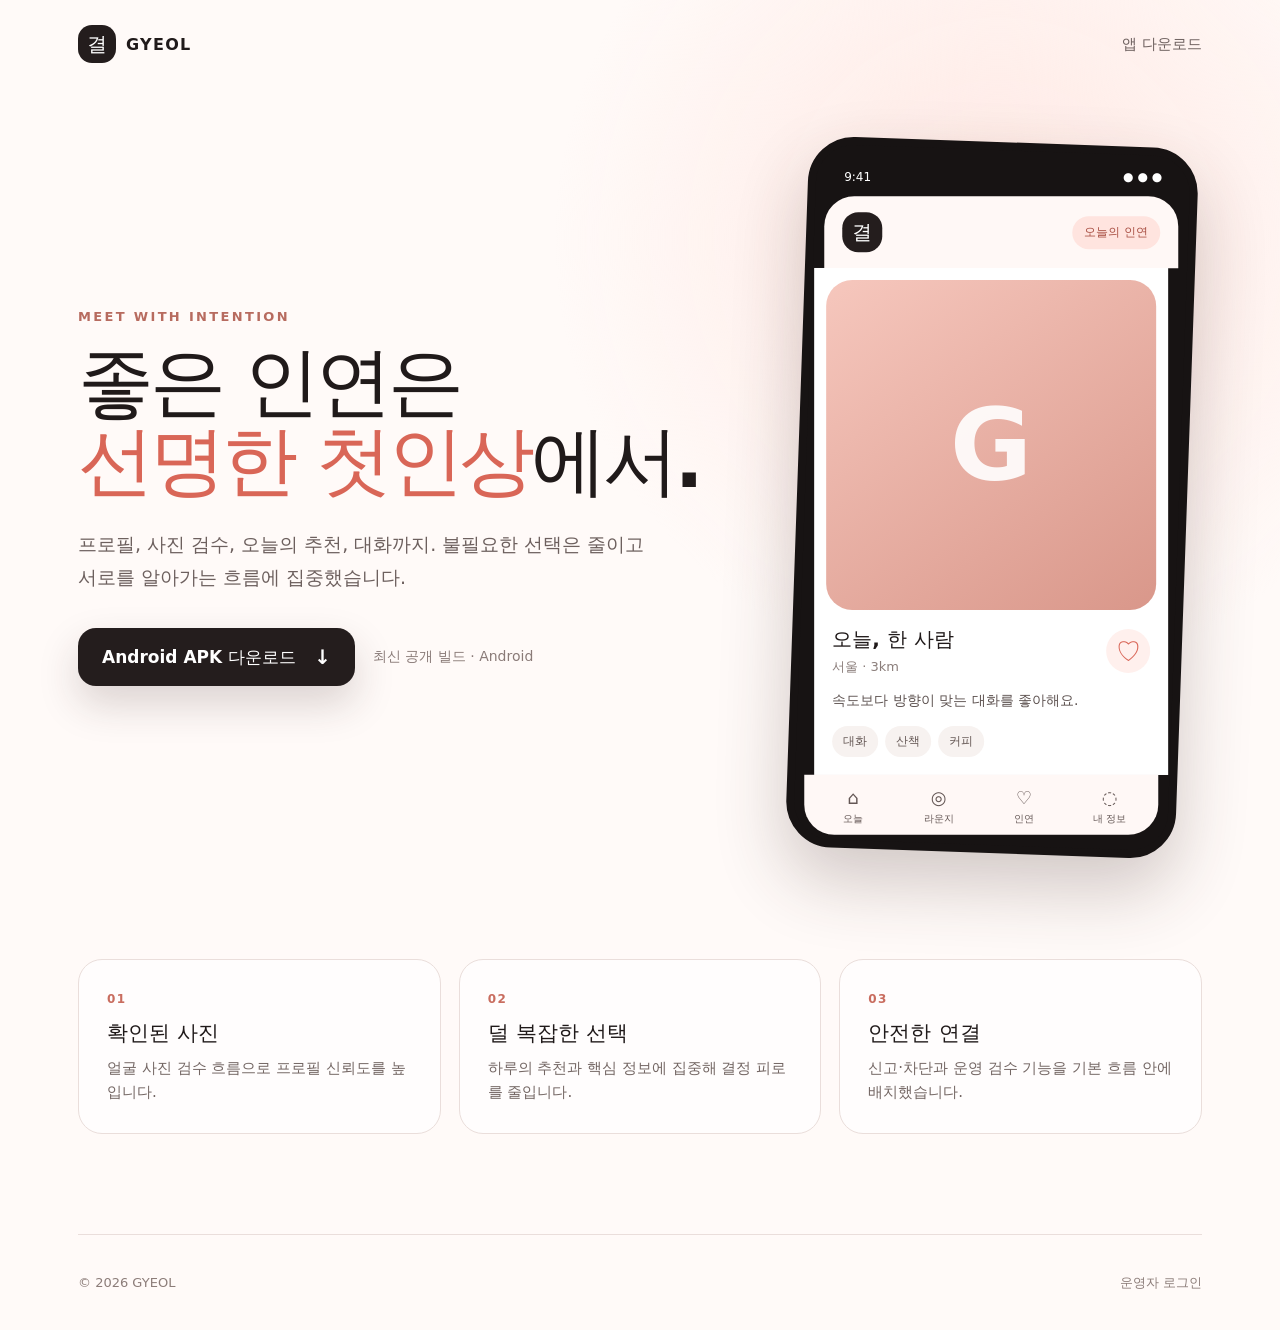
==== index.html @ b342bdf2 "Deploy GYEOL WEB from source 94a5bcad4ed86174691ebb5a9c90a58397387c99" ====
<!doctype html>
<html lang="ko">
<head>
  <meta charset="utf-8" />
  <meta name="viewport" content="width=device-width, initial-scale=1" />
  <meta name="theme-color" content="#fff8f6" />
  <meta name="description" content="결 — 관계의 시작을 가볍고 선명하게." />
  <title>결 · GYEOL</title>
  <link rel="stylesheet" href="./styles.css" />
</head>
<body>
  <main class="page">
    <nav class="nav" aria-label="주요 메뉴">
      <a class="brand" href="./" aria-label="결 홈"><span class="brand-mark">결</span><span>GYEOL</span></a>
      <a class="nav-link" href="#download">앱 다운로드</a>
    </nav>

    <section class="hero">
      <div class="hero-copy">
        <p class="eyebrow">MEET WITH INTENTION</p>
        <h1>좋은 인연은<br /><em>선명한 첫인상</em>에서.</h1>
        <p class="lead">프로필, 사진 검수, 오늘의 추천, 대화까지. 불필요한 선택은 줄이고 서로를 알아가는 흐름에 집중했습니다.</p>
        <div class="actions" id="download">
          <a class="download" href="https://github.com/programmer119/gyeol-apk/releases/latest/download/GYEOL.apk">Android APK 다운로드 <span>↓</span></a>
          <span class="download-note">최신 공개 빌드 · Android</span>
        </div>
      </div>

      <div class="phone" aria-label="결 앱 미리보기">
        <div class="phone-top"><span>9:41</span><span>● ● ●</span></div>
        <div class="app-head"><span class="app-logo">결</span><span class="pill">오늘의 인연</span></div>
        <article class="profile-card">
          <div class="portrait"><span>G</span></div>
          <div class="profile-meta">
            <div><strong>오늘, 한 사람</strong><span>서울 · 3km</span></div>
            <button type="button" aria-label="좋아요">♡</button>
          </div>
          <p>속도보다 방향이 맞는 대화를 좋아해요.</p>
          <div class="tags"><span>대화</span><span>산책</span><span>커피</span></div>
        </article>
        <div class="bottom-nav"><span>⌂<small>오늘</small></span><span>◎<small>라운지</small></span><span>♡<small>인연</small></span><span>◌<small>내 정보</small></span></div>
      </div>
    </section>

    <section class="principles">
      <article><span>01</span><h2>확인된 사진</h2><p>얼굴 사진 검수 흐름으로 프로필 신뢰도를 높입니다.</p></article>
      <article><span>02</span><h2>덜 복잡한 선택</h2><p>하루의 추천과 핵심 정보에 집중해 결정 피로를 줄입니다.</p></article>
      <article><span>03</span><h2>안전한 연결</h2><p>신고·차단과 운영 검수 기능을 기본 흐름 안에 배치했습니다.</p></article>
    </section>

    <footer><span>© 2026 GYEOL</span><a href="./admin/">운영자 로그인</a></footer>
  </main>
  <script src="./app.js"></script>
</body>
</html>
---- styles.css ----
:root{font-family:Inter,Pretendard,"Noto Sans KR",system-ui,-apple-system,BlinkMacSystemFont,"Segoe UI",sans-serif;color:#201a1a;background:#fffaf8;font-synthesis:none}*{box-sizing:border-box}html{scroll-behavior:smooth}body{margin:0;background:radial-gradient(circle at 78% 18%,#ffe8e3 0,rgba(255,232,227,0) 30%),#fffaf8;color:#201a1a}.page{max-width:1180px;margin:0 auto;padding:0 28px}.nav{height:88px;display:flex;align-items:center;justify-content:space-between}.brand{display:flex;align-items:center;gap:10px;text-decoration:none;color:inherit;font-weight:800;letter-spacing:.08em}.brand-mark,.app-logo{width:38px;height:38px;border-radius:14px;background:#241d1d;color:#fff;display:grid;place-items:center;font-size:20px;letter-spacing:0}.nav-link{color:#6f6260;text-decoration:none;font-weight:700;font-size:15px}.hero{min-height:690px;display:grid;grid-template-columns:minmax(0,1.08fr) minmax(340px,.72fr);gap:72px;align-items:center;padding:54px 0 84px}.eyebrow{font-size:13px;letter-spacing:.18em;font-weight:800;color:#b76b5f;margin:0 0 18px}.hero h1{font-size:clamp(46px,6vw,76px);line-height:1.04;letter-spacing:-.055em;margin:0;max-width:720px}.hero h1 em{font-style:normal;color:#d96657}.lead{font-size:19px;line-height:1.75;color:#6d605e;max-width:590px;margin:28px 0 34px}.actions{display:flex;align-items:center;gap:18px;flex-wrap:wrap}.download{display:inline-flex;align-items:center;justify-content:center;gap:18px;min-height:58px;padding:0 24px;border-radius:18px;background:#241d1d;color:white;text-decoration:none;font-size:17px;font-weight:800;box-shadow:0 18px 40px rgba(55,36,33,.18)}.download span{font-size:20px}.download-note{font-size:14px;color:#8a7b78}.phone{width:min(100%,390px);justify-self:center;background:#171313;border:8px solid #171313;border-radius:46px;padding:10px;box-shadow:0 32px 70px rgba(64,41,36,.24);transform:rotate(2deg)}.phone>*{transform:rotate(-2deg)}.phone-top{display:flex;justify-content:space-between;color:#fff;padding:10px 18px 12px;font-size:12px}.app-head{height:72px;background:#fff8f6;border-radius:30px 30px 0 0;padding:16px 18px;display:flex;align-items:center;justify-content:space-between}.app-logo{width:40px;height:40px;border-radius:16px}.pill{background:#ffe4df;color:#a84e42;padding:8px 12px;border-radius:999px;font-size:12px;font-weight:800}.profile-card{background:#fff;margin:0;padding:12px 12px 18px}.portrait{height:330px;border-radius:26px;background:linear-gradient(145deg,#f6c7bd,#d9978a);display:grid;place-items:center;color:rgba(255,255,255,.9);font-size:100px;font-weight:900;overflow:hidden}.profile-meta{display:flex;align-items:center;justify-content:space-between;padding:16px 6px 6px}.profile-meta strong{display:block;font-size:20px}.profile-meta span{display:block;color:#8b7e7b;font-size:13px;margin-top:5px}.profile-meta button{width:44px;height:44px;border:0;border-radius:50%;background:#fff0ed;color:#d96657;font-size:25px}.profile-card p{margin:8px 6px 14px;color:#5e5351;font-size:14px;line-height:1.55}.tags{display:flex;gap:7px;padding:0 6px}.tags span{background:#f7f2f0;border-radius:999px;padding:7px 11px;font-size:12px;color:#655855}.bottom-nav{display:grid;grid-template-columns:repeat(4,1fr);background:#fff8f6;border-radius:0 0 30px 30px;padding:12px 6px 9px;color:#645755}.bottom-nav span{text-align:center;font-size:18px}.bottom-nav small{display:block;font-size:10px;margin-top:4px}.principles{display:grid;grid-template-columns:repeat(3,1fr);gap:18px;padding:22px 0 100px}.principles article{padding:28px;border:1px solid #eadedb;border-radius:24px;background:rgba(255,255,255,.72)}.principles article>span{color:#c96d5f;font-size:12px;font-weight:900;letter-spacing:.12em}.principles h2{font-size:21px;margin:12px 0 9px}.principles p{margin:0;color:#746764;line-height:1.65;font-size:15px}footer{border-top:1px solid #eadedb;min-height:96px;display:flex;align-items:center;justify-content:space-between;color:#8c7d79;font-size:13px}footer a{color:#8c7d79;text-decoration:none}@media(max-width:850px){.hero{grid-template-columns:1fr;gap:48px;padding-top:40px}.phone{max-width:360px}.principles{grid-template-columns:1fr}.hero-copy{text-align:left}}@media(max-width:520px){.page{padding:0 18px}.nav{height:74px}.hero{padding-top:26px;min-height:0}.hero h1{font-size:44px}.lead{font-size:17px}.download{width:100%}.phone{width:100%;border-radius:38px}.portrait{height:290px}}
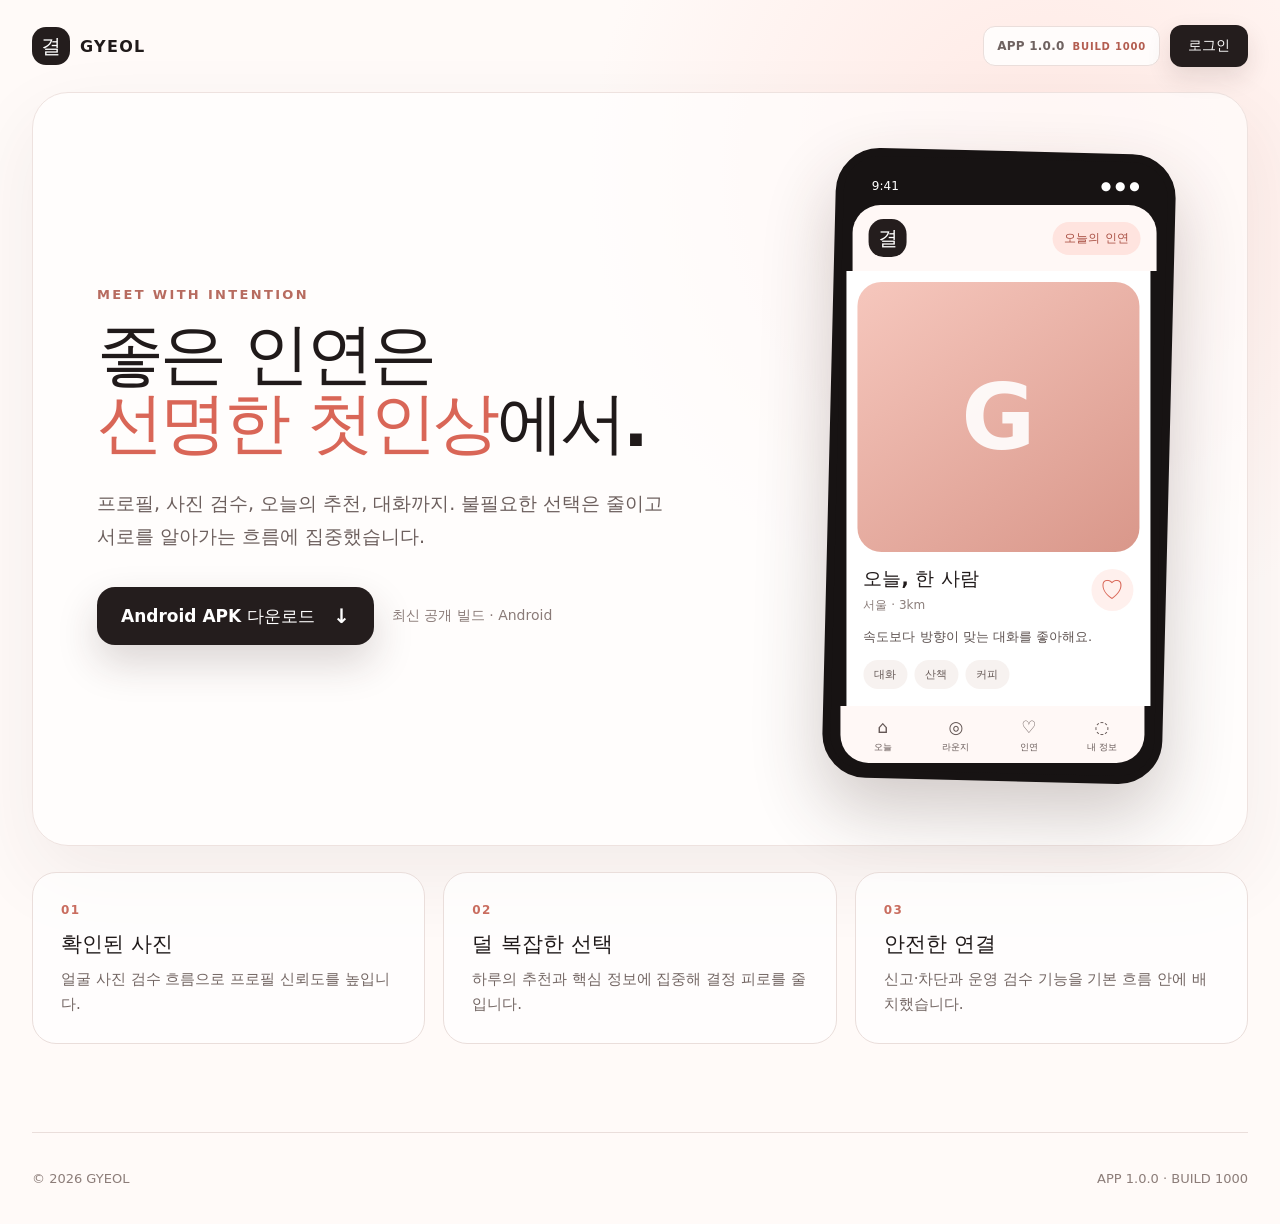
==== commit 9e7b36a3: "Deploy GYEOL WEB 1.0.24" ====
--- a/index.html
+++ b/index.html
@@ -11,14 +11,17 @@
 <body>
   <main class="page">
     <nav class="nav" aria-label="주요 메뉴">
-      <a class="brand" href="./" aria-label="결 홈"><span class="brand-mark">결</span><span>GYEOL</span></a>
-      <a class="nav-link" href="#download">앱 다운로드</a>
+      <a class="brand" href="./" aria-label="결 홈"><span class="brand-mark">결</span><span class="brand-name">GYEOL</span></a>
+      <div class="nav-actions">
+        <span class="build-badge" aria-label="앱 빌드 버전"><span>APP 1.0.0</span><b>BUILD 1000</b></span>
+        <button class="login-trigger" id="loginTrigger" type="button" aria-haspopup="dialog" aria-controls="loginDialog">로그인</button>
+      </div>
     </nav>
 
-    <section class="hero">
+    <section class="hero" aria-labelledby="heroTitle">
       <div class="hero-copy">
         <p class="eyebrow">MEET WITH INTENTION</p>
-        <h1>좋은 인연은<br /><em>선명한 첫인상</em>에서.</h1>
+        <h1 id="heroTitle">좋은 인연은<br /><em>선명한 첫인상</em>에서.</h1>
         <p class="lead">프로필, 사진 검수, 오늘의 추천, 대화까지. 불필요한 선택은 줄이고 서로를 알아가는 흐름에 집중했습니다.</p>
         <div class="actions" id="download">
           <a class="download" href="https://github.com/programmer119/gyeol-apk/releases/latest/download/GYEOL.apk">Android APK 다운로드 <span>↓</span></a>
@@ -26,30 +29,55 @@
         </div>
       </div>
 
-      <div class="phone" aria-label="결 앱 미리보기">
-        <div class="phone-top"><span>9:41</span><span>● ● ●</span></div>
-        <div class="app-head"><span class="app-logo">결</span><span class="pill">오늘의 인연</span></div>
-        <article class="profile-card">
-          <div class="portrait"><span>G</span></div>
-          <div class="profile-meta">
-            <div><strong>오늘, 한 사람</strong><span>서울 · 3km</span></div>
-            <button type="button" aria-label="좋아요">♡</button>
-          </div>
-          <p>속도보다 방향이 맞는 대화를 좋아해요.</p>
-          <div class="tags"><span>대화</span><span>산책</span><span>커피</span></div>
-        </article>
-        <div class="bottom-nav"><span>⌂<small>오늘</small></span><span>◎<small>라운지</small></span><span>♡<small>인연</small></span><span>◌<small>내 정보</small></span></div>
+      <div class="preview-column">
+        <div class="phone" aria-label="결 앱 미리보기">
+          <div class="phone-top"><span>9:41</span><span>● ● ●</span></div>
+          <div class="app-head"><span class="app-logo">결</span><span class="pill">오늘의 인연</span></div>
+          <article class="profile-card">
+            <div class="portrait"><span>G</span></div>
+            <div class="profile-meta">
+              <div><strong>오늘, 한 사람</strong><span>서울 · 3km</span></div>
+              <button type="button" aria-label="좋아요">♡</button>
+            </div>
+            <p>속도보다 방향이 맞는 대화를 좋아해요.</p>
+            <div class="tags"><span>대화</span><span>산책</span><span>커피</span></div>
+          </article>
+          <div class="bottom-nav"><span>⌂<small>오늘</small></span><span>◎<small>라운지</small></span><span>♡<small>인연</small></span><span>◌<small>내 정보</small></span></div>
+        </div>
       </div>
     </section>
 
-    <section class="principles">
+    <section class="principles" aria-label="결 서비스 원칙">
       <article><span>01</span><h2>확인된 사진</h2><p>얼굴 사진 검수 흐름으로 프로필 신뢰도를 높입니다.</p></article>
       <article><span>02</span><h2>덜 복잡한 선택</h2><p>하루의 추천과 핵심 정보에 집중해 결정 피로를 줄입니다.</p></article>
       <article><span>03</span><h2>안전한 연결</h2><p>신고·차단과 운영 검수 기능을 기본 흐름 안에 배치했습니다.</p></article>
     </section>
 
-    <footer><span>© 2026 GYEOL</span><a href="./admin/">운영자 로그인</a></footer>
+    <footer><span>© 2026 GYEOL</span><span>APP 1.0.0 · BUILD 1000</span></footer>
   </main>
+
+  <div class="login-dialog-backdrop" id="loginDialog" hidden>
+    <section class="login-dialog" role="dialog" aria-modal="true" aria-labelledby="loginDialogTitle">
+      <button class="dialog-close" id="loginClose" type="button" aria-label="로그인 창 닫기">×</button>
+      <p class="dialog-eyebrow">CLIENT REVIEW ACCESS</p>
+      <h2 id="loginDialogTitle">어떤 화면을 확인할까요?</h2>
+      <p class="dialog-copy">관리자와 일반 사용자 화면을 계정 유형에 맞게 바로 확인할 수 있습니다.</p>
+      <div class="login-type-grid">
+        <a class="login-type-card admin" href="./admin/">
+          <span class="type-icon">⌘</span>
+          <span><strong>관리자</strong><small>회원·사진·신고·라운지·고객지원·감사로그</small></span>
+          <b>운영 콘솔 →</b>
+        </a>
+        <a class="login-type-card user" href="./app/">
+          <span class="type-icon">♡</span>
+          <span><strong>일반 사용자</strong><small>실제 USER 검수 계정으로 오늘·라운지·신청·대화·내 정보 확인</small></span>
+          <b>사용자 앱 열기 →</b>
+        </a>
+      </div>
+      <div class="review-note"><strong>클라이언트 검수</strong><span>일반 사용자는 실제 USER 계정으로 로그인됩니다. 관리자 검수 링크를 받은 경우 링크를 그대로 열면 접근 키가 자동 입력됩니다. 관리자 키는 공개 웹 소스에 저장하지 않습니다.</span></div>
+    </section>
+  </div>
+
   <script src="./app.js"></script>
 </body>
 </html>
--- a/styles.css
+++ b/styles.css
@@ -1 +1,4 @@
-:root{font-family:Inter,Pretendard,"Noto Sans KR",system-ui,-apple-system,BlinkMacSystemFont,"Segoe UI",sans-serif;color:#201a1a;background:#fffaf8;font-synthesis:none}*{box-sizing:border-box}html{scroll-behavior:smooth}body{margin:0;background:radial-gradient(circle at 78% 18%,#ffe8e3 0,rgba(255,232,227,0) 30%),#fffaf8;color:#201a1a}.page{max-width:1180px;margin:0 auto;padding:0 28px}.nav{height:88px;display:flex;align-items:center;justify-content:space-between}.brand{display:flex;align-items:center;gap:10px;text-decoration:none;color:inherit;font-weight:800;letter-spacing:.08em}.brand-mark,.app-logo{width:38px;height:38px;border-radius:14px;background:#241d1d;color:#fff;display:grid;place-items:center;font-size:20px;letter-spacing:0}.nav-link{color:#6f6260;text-decoration:none;font-weight:700;font-size:15px}.hero{min-height:690px;display:grid;grid-template-columns:minmax(0,1.08fr) minmax(340px,.72fr);gap:72px;align-items:center;padding:54px 0 84px}.eyebrow{font-size:13px;letter-spacing:.18em;font-weight:800;color:#b76b5f;margin:0 0 18px}.hero h1{font-size:clamp(46px,6vw,76px);line-height:1.04;letter-spacing:-.055em;margin:0;max-width:720px}.hero h1 em{font-style:normal;color:#d96657}.lead{font-size:19px;line-height:1.75;color:#6d605e;max-width:590px;margin:28px 0 34px}.actions{display:flex;align-items:center;gap:18px;flex-wrap:wrap}.download{display:inline-flex;align-items:center;justify-content:center;gap:18px;min-height:58px;padding:0 24px;border-radius:18px;background:#241d1d;color:white;text-decoration:none;font-size:17px;font-weight:800;box-shadow:0 18px 40px rgba(55,36,33,.18)}.download span{font-size:20px}.download-note{font-size:14px;color:#8a7b78}.phone{width:min(100%,390px);justify-self:center;background:#171313;border:8px solid #171313;border-radius:46px;padding:10px;box-shadow:0 32px 70px rgba(64,41,36,.24);transform:rotate(2deg)}.phone>*{transform:rotate(-2deg)}.phone-top{display:flex;justify-content:space-between;color:#fff;padding:10px 18px 12px;font-size:12px}.app-head{height:72px;background:#fff8f6;border-radius:30px 30px 0 0;padding:16px 18px;display:flex;align-items:center;justify-content:space-between}.app-logo{width:40px;height:40px;border-radius:16px}.pill{background:#ffe4df;color:#a84e42;padding:8px 12px;border-radius:999px;font-size:12px;font-weight:800}.profile-card{background:#fff;margin:0;padding:12px 12px 18px}.portrait{height:330px;border-radius:26px;background:linear-gradient(145deg,#f6c7bd,#d9978a);display:grid;place-items:center;color:rgba(255,255,255,.9);font-size:100px;font-weight:900;overflow:hidden}.profile-meta{display:flex;align-items:center;justify-content:space-between;padding:16px 6px 6px}.profile-meta strong{display:block;font-size:20px}.profile-meta span{display:block;color:#8b7e7b;font-size:13px;margin-top:5px}.profile-meta button{width:44px;height:44px;border:0;border-radius:50%;background:#fff0ed;color:#d96657;font-size:25px}.profile-card p{margin:8px 6px 14px;color:#5e5351;font-size:14px;line-height:1.55}.tags{display:flex;gap:7px;padding:0 6px}.tags span{background:#f7f2f0;border-radius:999px;padding:7px 11px;font-size:12px;color:#655855}.bottom-nav{display:grid;grid-template-columns:repeat(4,1fr);background:#fff8f6;border-radius:0 0 30px 30px;padding:12px 6px 9px;color:#645755}.bottom-nav span{text-align:center;font-size:18px}.bottom-nav small{display:block;font-size:10px;margin-top:4px}.principles{display:grid;grid-template-columns:repeat(3,1fr);gap:18px;padding:22px 0 100px}.principles article{padding:28px;border:1px solid #eadedb;border-radius:24px;background:rgba(255,255,255,.72)}.principles article>span{color:#c96d5f;font-size:12px;font-weight:900;letter-spacing:.12em}.principles h2{font-size:21px;margin:12px 0 9px}.principles p{margin:0;color:#746764;line-height:1.65;font-size:15px}footer{border-top:1px solid #eadedb;min-height:96px;display:flex;align-items:center;justify-content:space-between;color:#8c7d79;font-size:13px}footer a{color:#8c7d79;text-decoration:none}@media(max-width:850px){.hero{grid-template-columns:1fr;gap:48px;padding-top:40px}.phone{max-width:360px}.principles{grid-template-columns:1fr}.hero-copy{text-align:left}}@media(max-width:520px){.page{padding:0 18px}.nav{height:74px}.hero{padding-top:26px;min-height:0}.hero h1{font-size:44px}.lead{font-size:17px}.download{width:100%}.phone{width:100%;border-radius:38px}.portrait{height:290px}}
+:root{font-family:Inter,Pretendard,"Noto Sans KR",system-ui,-apple-system,BlinkMacSystemFont,"Segoe UI",sans-serif;color:#201a1a;background:#fffaf8;font-synthesis:none}*{box-sizing:border-box}html{scroll-behavior:smooth}body{margin:0;background:radial-gradient(circle at 82% 14%,#ffe8e3 0,rgba(255,232,227,0) 31%),#fffaf8;color:#201a1a}.page{width:min(1240px,calc(100% - 64px));margin:0 auto}.nav{height:92px;display:flex;align-items:center;justify-content:space-between;gap:24px}.brand{display:flex;align-items:center;gap:10px;text-decoration:none;color:inherit;font-weight:800;letter-spacing:.08em}.brand-mark,.app-logo{width:38px;height:38px;border-radius:14px;background:#241d1d;color:#fff;display:grid;place-items:center;font-size:20px;letter-spacing:0}.nav-actions{display:flex;align-items:center;gap:10px;flex:0 0 auto}.build-badge{display:inline-flex;align-items:center;gap:8px;min-height:40px;padding:0 13px;border:1px solid #eadedb;border-radius:12px;background:rgba(255,255,255,.84);font-size:12px;font-weight:800;letter-spacing:.02em;color:#6f6260;white-space:nowrap}.build-badge b{font-size:10px;color:#b35d50;letter-spacing:.08em}.login-trigger{min-height:42px;padding:0 18px;border:0;border-radius:12px;background:#241d1d;color:#fff;font-weight:800;font-size:14px;box-shadow:0 10px 24px rgba(55,36,33,.12);cursor:pointer}.hero{min-height:650px;display:grid;grid-template-columns:minmax(0,1.28fr) minmax(320px,.72fr);gap:64px;align-items:center;padding:58px 64px 64px;border:1px solid #eee2df;border-radius:36px;background:rgba(255,255,255,.62);box-shadow:0 30px 80px rgba(76,46,41,.07)}.hero-copy{min-width:0}.eyebrow{font-size:13px;letter-spacing:.18em;font-weight:800;color:#b76b5f;margin:0 0 18px}.hero h1{font-size:clamp(48px,5.2vw,72px);line-height:1.04;letter-spacing:-.055em;margin:0;max-width:720px}.hero h1 em{font-style:normal;color:#d96657}.lead{font-size:19px;line-height:1.75;color:#6d605e;max-width:590px;margin:28px 0 34px}.actions{display:flex;align-items:center;gap:18px;flex-wrap:wrap}.download{display:inline-flex;align-items:center;justify-content:center;gap:18px;min-height:58px;padding:0 24px;border-radius:18px;background:#241d1d;color:#fff;text-decoration:none;font-size:17px;font-weight:800;box-shadow:0 18px 40px rgba(55,36,33,.18)}.download span{font-size:20px}.download-note{font-size:14px;color:#8a7b78}.preview-column{display:grid;place-items:center;min-width:0}.phone{width:min(100%,340px);background:#171313;border:8px solid #171313;border-radius:44px;padding:10px;box-shadow:0 32px 70px rgba(64,41,36,.24);transform:rotate(1.4deg)}.phone>*{transform:rotate(-1.4deg)}.phone-top{display:flex;justify-content:space-between;color:#fff;padding:10px 18px 12px;font-size:12px}.app-head{height:66px;background:#fff8f6;border-radius:28px 28px 0 0;padding:14px 16px;display:flex;align-items:center;justify-content:space-between}.app-logo{width:38px;height:38px;border-radius:15px}.pill{background:#ffe4df;color:#a84e42;padding:8px 12px;border-radius:999px;font-size:12px;font-weight:800}.profile-card{background:#fff;margin:0;padding:11px 11px 17px}.portrait{height:270px;border-radius:24px;background:linear-gradient(145deg,#f6c7bd,#d9978a);display:grid;place-items:center;color:rgba(255,255,255,.9);font-size:90px;font-weight:900;overflow:hidden}.profile-meta{display:flex;align-items:center;justify-content:space-between;padding:14px 6px 5px}.profile-meta strong{display:block;font-size:19px}.profile-meta span{display:block;color:#8b7e7b;font-size:12px;margin-top:5px}.profile-meta button{width:42px;height:42px;border:0;border-radius:50%;background:#fff0ed;color:#d96657;font-size:24px}.profile-card p{margin:8px 6px 13px;color:#5e5351;font-size:13px;line-height:1.55}.tags{display:flex;gap:7px;padding:0 6px}.tags span{background:#f7f2f0;border-radius:999px;padding:7px 11px;font-size:11px;color:#655855}.bottom-nav{display:grid;grid-template-columns:repeat(4,1fr);background:#fff8f6;border-radius:0 0 28px 28px;padding:11px 6px 9px;color:#645755}.bottom-nav span{text-align:center;font-size:17px}.bottom-nav small{display:block;font-size:9px;margin-top:4px}.principles{display:grid;grid-template-columns:repeat(3,1fr);gap:18px;padding:26px 0 88px}.principles article{padding:26px 28px;border:1px solid #eadedb;border-radius:24px;background:rgba(255,255,255,.72)}.principles article>span{color:#c96d5f;font-size:12px;font-weight:900;letter-spacing:.12em}.principles h2{font-size:21px;margin:12px 0 9px}.principles p{margin:0;color:#746764;line-height:1.65;font-size:15px}footer{border-top:1px solid #eadedb;min-height:92px;display:flex;align-items:center;justify-content:space-between;gap:20px;color:#8c7d79;font-size:13px}.login-dialog-backdrop{position:fixed;inset:0;z-index:100;background:rgba(28,20,19,.48);backdrop-filter:blur(10px);display:grid;place-items:center;padding:24px}.login-dialog-backdrop[hidden]{display:none}.dialog-open{overflow:hidden}.login-dialog{position:relative;width:min(620px,100%);background:#fffaf8;border:1px solid #eadbd7;border-radius:28px;padding:34px;box-shadow:0 34px 100px rgba(50,28,25,.24)}.dialog-close{position:absolute;right:18px;top:18px;width:38px;height:38px;border:0;border-radius:50%;background:#f5eeec;color:#6f605d;font-size:24px;cursor:pointer}.dialog-eyebrow{margin:0 0 8px;color:#b65f52;font-size:11px;font-weight:900;letter-spacing:.16em}.login-dialog h2{margin:0;font-size:29px;letter-spacing:-.04em}.dialog-copy{margin:9px 0 22px;color:#786a67;line-height:1.6}.login-type-grid{display:grid;grid-template-columns:1fr 1fr;gap:12px}.login-type-card{display:grid;grid-template-columns:auto 1fr;gap:12px;align-items:center;min-height:150px;padding:19px;border:1px solid #eadedb;border-radius:20px;text-decoration:none;color:inherit;background:#fff;transition:transform .16s ease,box-shadow .16s ease}.login-type-card:hover{transform:translateY(-2px);box-shadow:0 18px 40px rgba(55,36,33,.10)}.login-type-card .type-icon{width:44px;height:44px;border-radius:15px;display:grid;place-items:center;background:#241d1d;color:#fff;font-size:20px}.login-type-card.user .type-icon{background:#f6d7d1;color:#9f4f43}.login-type-card span:nth-child(2){display:grid;gap:5px}.login-type-card strong{font-size:17px}.login-type-card small{font-size:12px;line-height:1.5;color:#7d6f6c}.login-type-card b{grid-column:2;font-size:12px;color:#b45d50}.review-note{display:grid;gap:5px;margin-top:14px;padding:14px 15px;border-radius:15px;background:#f7f1ef;color:#675b59}.review-note strong{font-size:12px}.review-note span{font-size:12px;line-height:1.55;color:#7b6e6b}
+@media(max-width:980px) and (min-width:769px){.page{width:min(940px,calc(100% - 40px))}.hero{grid-template-columns:minmax(0,1fr) 300px;gap:34px;padding:48px 42px}.hero h1{font-size:52px}.lead{font-size:17px}.phone{width:300px}.portrait{height:235px}}
+@media(max-width:768px){body{background:linear-gradient(180deg,#fff8f6 0,#fffaf8 44%)}.page{width:100%;padding:0 18px}.nav{height:74px;gap:10px}.brand{gap:8px}.brand-mark{width:36px;height:36px;border-radius:13px}.brand-name{font-size:14px}.nav-actions{gap:7px}.build-badge{min-height:36px;padding:0 9px;border-radius:10px;font-size:10px;gap:4px}.build-badge b{font-size:9px}.login-trigger{min-height:38px;padding:0 13px;font-size:13px}.hero{min-height:0;grid-template-columns:1fr;gap:38px;padding:28px 0 48px;border:0;border-radius:0;background:transparent;box-shadow:none}.hero h1{font-size:clamp(40px,12vw,54px);max-width:620px}.lead{font-size:17px;line-height:1.7;margin:22px 0 28px}.download{min-height:54px;font-size:16px}.preview-column{width:100%}.phone{width:min(100%,360px);border-radius:40px}.portrait{height:285px}.principles{grid-template-columns:1fr;gap:12px;padding:8px 0 64px}.principles article{padding:22px}.login-type-grid{grid-template-columns:1fr}.login-dialog{padding:30px 20px}.login-dialog h2{font-size:25px}footer{min-height:82px;flex-wrap:wrap;padding:18px 0}}
+@media(max-width:460px){.page{padding:0 14px}.brand-name{display:none}.build-badge{display:grid;gap:0;padding:4px 8px;line-height:1.15}.build-badge b{letter-spacing:.03em}.nav-actions{margin-left:auto}.hero{padding-top:20px}.hero h1{font-size:41px}.actions{gap:10px}.download{width:100%}.download-note{width:100%;text-align:center}.phone{width:100%}.portrait{height:270px}}
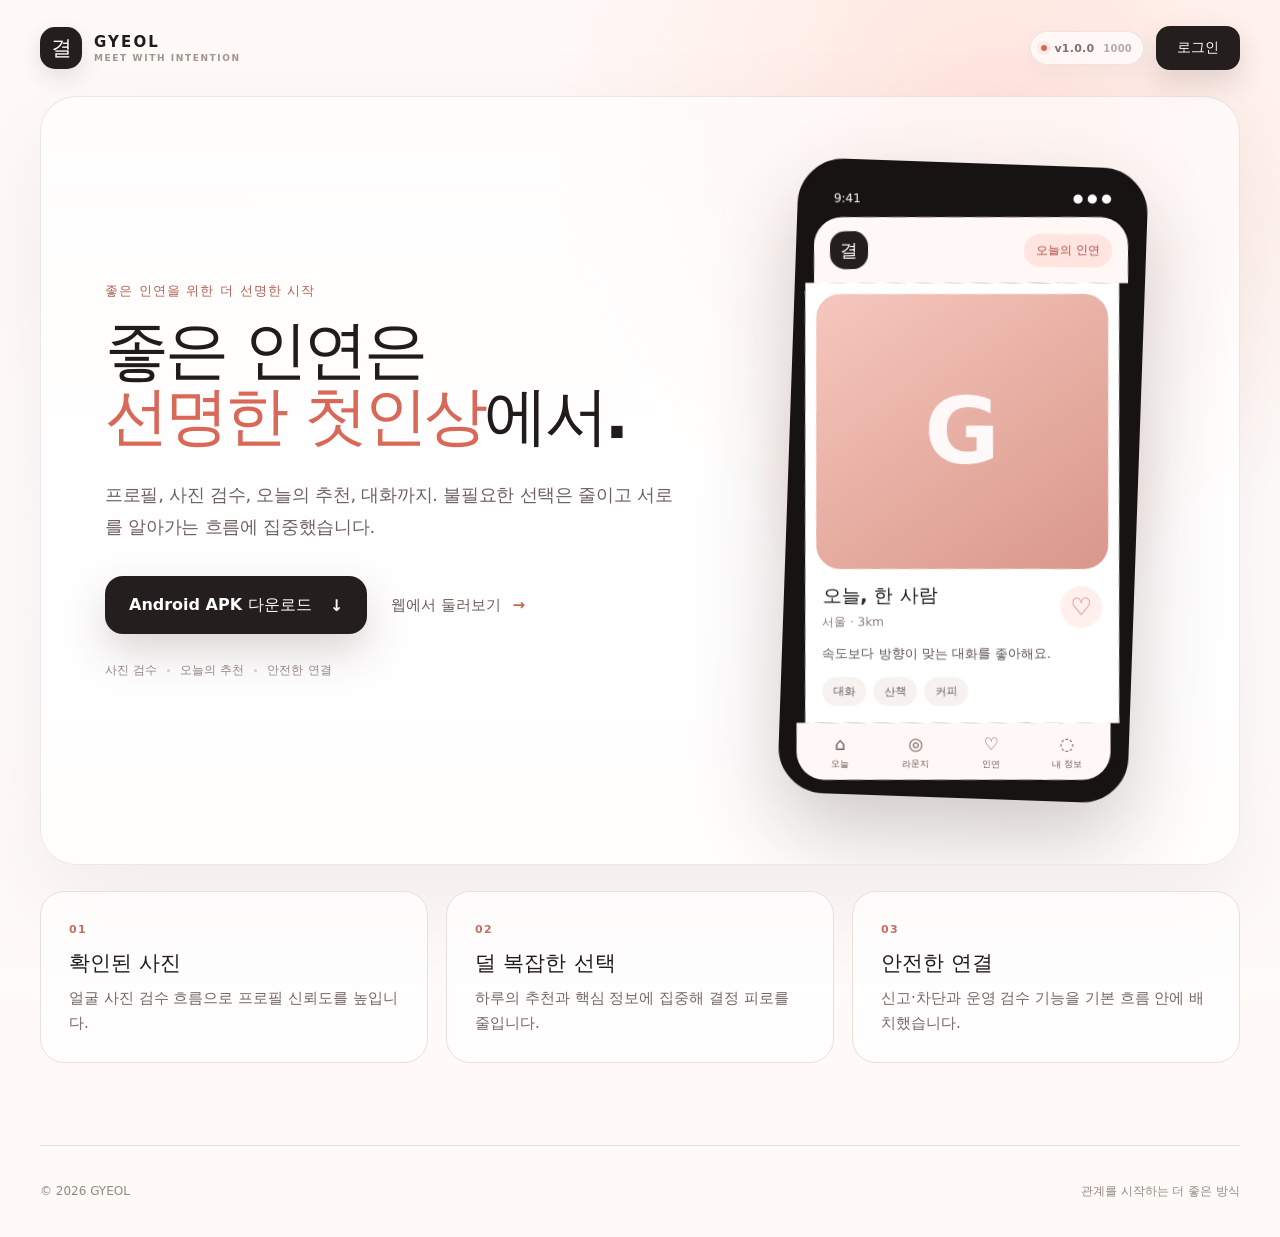
==== commit 5dbe4637: "Deploy GYEOL WEB 1.0.39" ====
--- a/index.html
+++ b/index.html
@@ -3,34 +3,41 @@
 <head>
   <meta charset="utf-8" />
   <meta name="viewport" content="width=device-width, initial-scale=1" />
-  <meta name="theme-color" content="#fff8f6" />
+  <meta name="theme-color" content="#fff9f7" />
   <meta name="description" content="결 — 관계의 시작을 가볍고 선명하게." />
   <title>결 · GYEOL</title>
   <link rel="stylesheet" href="./styles.css" />
 </head>
 <body>
-  <main class="page">
-    <nav class="nav" aria-label="주요 메뉴">
-      <a class="brand" href="./" aria-label="결 홈"><span class="brand-mark">결</span><span class="brand-name">GYEOL</span></a>
-      <div class="nav-actions">
-        <span class="build-badge" aria-label="앱 빌드 버전"><span>APP 1.0.0</span><b>BUILD 1000</b></span>
+  <main class="site-shell">
+    <nav class="topbar" aria-label="주요 메뉴">
+      <a class="brand" href="./" aria-label="결 홈">
+        <span class="brand-mark">결</span>
+        <span class="brand-copy"><strong>GYEOL</strong><small>MEET WITH INTENTION</small></span>
+      </a>
+      <div class="topbar-actions">
+        <span class="version-chip" aria-label="앱 버전"><i></i><span>v1.0.0</span><em>1000</em></span>
         <button class="login-trigger" id="loginTrigger" type="button" aria-haspopup="dialog" aria-controls="loginDialog">로그인</button>
       </div>
     </nav>
 
     <section class="hero" aria-labelledby="heroTitle">
       <div class="hero-copy">
-        <p class="eyebrow">MEET WITH INTENTION</p>
+        <p class="eyebrow">좋은 인연을 위한 더 선명한 시작</p>
         <h1 id="heroTitle">좋은 인연은<br /><em>선명한 첫인상</em>에서.</h1>
         <p class="lead">프로필, 사진 검수, 오늘의 추천, 대화까지. 불필요한 선택은 줄이고 서로를 알아가는 흐름에 집중했습니다.</p>
-        <div class="actions" id="download">
-          <a class="download" href="https://github.com/programmer119/gyeol-apk/releases/latest/download/GYEOL.apk">Android APK 다운로드 <span>↓</span></a>
-          <span class="download-note">최신 공개 빌드 · Android</span>
+        <div class="hero-actions" id="download">
+          <a class="download" href="https://github.com/programmer119/gyeol-apk/releases/latest/download/GYEOL.apk">Android APK 다운로드 <span aria-hidden="true">↓</span></a>
+          <button class="text-action" id="heroLoginTrigger" type="button">웹에서 둘러보기 <span>→</span></button>
+        </div>
+        <div class="trust-row" aria-label="서비스 핵심 기능">
+          <span>사진 검수</span><span>오늘의 추천</span><span>안전한 연결</span>
         </div>
       </div>
 
-      <div class="preview-column">
-        <div class="phone" aria-label="결 앱 미리보기">
+      <div class="hero-visual" aria-label="결 앱 미리보기">
+        <div class="visual-glow"></div>
+        <div class="phone">
           <div class="phone-top"><span>9:41</span><span>● ● ●</span></div>
           <div class="app-head"><span class="app-logo">결</span><span class="pill">오늘의 인연</span></div>
           <article class="profile-card">
@@ -53,28 +60,45 @@
       <article><span>03</span><h2>안전한 연결</h2><p>신고·차단과 운영 검수 기능을 기본 흐름 안에 배치했습니다.</p></article>
     </section>
 
-    <footer><span>© 2026 GYEOL</span><span>APP 1.0.0 · BUILD 1000</span></footer>
+    <footer><span>© 2026 GYEOL</span><span>관계를 시작하는 더 좋은 방식</span></footer>
   </main>
 
   <div class="login-dialog-backdrop" id="loginDialog" hidden>
     <section class="login-dialog" role="dialog" aria-modal="true" aria-labelledby="loginDialogTitle">
       <button class="dialog-close" id="loginClose" type="button" aria-label="로그인 창 닫기">×</button>
-      <p class="dialog-eyebrow">CLIENT REVIEW ACCESS</p>
-      <h2 id="loginDialogTitle">어떤 화면을 확인할까요?</h2>
-      <p class="dialog-copy">관리자와 일반 사용자 화면을 계정 유형에 맞게 바로 확인할 수 있습니다.</p>
-      <div class="login-type-grid">
-        <a class="login-type-card admin" href="./admin/">
-          <span class="type-icon">⌘</span>
-          <span><strong>관리자</strong><small>회원·사진·신고·라운지·고객지원·감사로그</small></span>
-          <b>운영 콘솔 →</b>
-        </a>
-        <a class="login-type-card user" href="./app/">
-          <span class="type-icon">♡</span>
-          <span><strong>일반 사용자</strong><small>실제 USER 검수 계정으로 오늘·라운지·신청·대화·내 정보 확인</small></span>
-          <b>사용자 앱 열기 →</b>
-        </a>
+      <div class="dialog-heading">
+        <span class="dialog-brand">결</span>
+        <div><p>GYEOL ACCOUNT</p><h2 id="loginDialogTitle">로그인</h2></div>
       </div>
-      <div class="review-note"><strong>클라이언트 검수</strong><span>일반 사용자는 실제 USER 계정으로 로그인됩니다. 관리자 검수 링크를 받은 경우 링크를 그대로 열면 접근 키가 자동 입력됩니다. 관리자 키는 공개 웹 소스에 저장하지 않습니다.</span></div>
+
+      <div class="role-tabs" role="tablist" aria-label="계정 유형">
+        <button class="role-tab active" type="button" data-role="USER" role="tab" aria-selected="true">일반 사용자</button>
+        <button class="role-tab" type="button" data-role="ADMIN" role="tab" aria-selected="false">관리자</button>
+      </div>
+
+      <form class="auth-form" id="authForm" novalidate>
+        <div class="auth-mode-row" id="authModeRow">
+          <strong id="authModeTitle">보유한 계정으로 로그인</strong>
+          <button id="authModeToggle" type="button">회원가입</button>
+        </div>
+
+        <label class="field"><span>이메일</span><input id="authEmail" name="email" type="email" autocomplete="email" placeholder="name@example.com" required /></label>
+        <label class="field"><span>비밀번호</span><input id="authPassword" name="password" type="password" autocomplete="current-password" minlength="10" placeholder="10자 이상" required /></label>
+        <label class="field signup-only" id="confirmField" hidden><span>비밀번호 확인</span><input id="authConfirmPassword" name="confirmPassword" type="password" autocomplete="new-password" minlength="10" /></label>
+        <label class="agreement signup-only" id="agreementField" hidden><input id="authAgreement" type="checkbox" /><span>만 18세 이상이며 이용약관과 개인정보 처리방침에 동의합니다.</span></label>
+
+        <div class="auth-error" id="authError" role="alert" hidden></div>
+        <button class="auth-submit" id="authSubmit" type="submit">로그인</button>
+      </form>
+
+      <section class="review-account" aria-label="클라이언트 검수 계정">
+        <div class="review-account-head"><div><span class="review-dot"></span><strong>클라이언트 검수 계정</strong></div><small>실제 생성 계정</small></div>
+        <div class="review-credential"><span>이메일</span><code id="reviewEmail">client.user@gyeol.suaveforge.com</code></div>
+        <div class="review-credential"><span>비밀번호</span><code id="reviewPassword">GyeolClient!2026</code></div>
+        <button class="review-fill" id="reviewFill" type="button">테스트 계정 자동 입력</button>
+      </section>
+
+      <p class="dialog-footnote" id="dialogFootnote">일반 사용자는 로그인과 회원가입 모두 가능합니다. 검수 계정은 클라이언트 기능 확인용입니다.</p>
     </section>
   </div>
 
--- a/styles.css
+++ b/styles.css
@@ -1,4 +1,4 @@
-:root{font-family:Inter,Pretendard,"Noto Sans KR",system-ui,-apple-system,BlinkMacSystemFont,"Segoe UI",sans-serif;color:#201a1a;background:#fffaf8;font-synthesis:none}*{box-sizing:border-box}html{scroll-behavior:smooth}body{margin:0;background:radial-gradient(circle at 82% 14%,#ffe8e3 0,rgba(255,232,227,0) 31%),#fffaf8;color:#201a1a}.page{width:min(1240px,calc(100% - 64px));margin:0 auto}.nav{height:92px;display:flex;align-items:center;justify-content:space-between;gap:24px}.brand{display:flex;align-items:center;gap:10px;text-decoration:none;color:inherit;font-weight:800;letter-spacing:.08em}.brand-mark,.app-logo{width:38px;height:38px;border-radius:14px;background:#241d1d;color:#fff;display:grid;place-items:center;font-size:20px;letter-spacing:0}.nav-actions{display:flex;align-items:center;gap:10px;flex:0 0 auto}.build-badge{display:inline-flex;align-items:center;gap:8px;min-height:40px;padding:0 13px;border:1px solid #eadedb;border-radius:12px;background:rgba(255,255,255,.84);font-size:12px;font-weight:800;letter-spacing:.02em;color:#6f6260;white-space:nowrap}.build-badge b{font-size:10px;color:#b35d50;letter-spacing:.08em}.login-trigger{min-height:42px;padding:0 18px;border:0;border-radius:12px;background:#241d1d;color:#fff;font-weight:800;font-size:14px;box-shadow:0 10px 24px rgba(55,36,33,.12);cursor:pointer}.hero{min-height:650px;display:grid;grid-template-columns:minmax(0,1.28fr) minmax(320px,.72fr);gap:64px;align-items:center;padding:58px 64px 64px;border:1px solid #eee2df;border-radius:36px;background:rgba(255,255,255,.62);box-shadow:0 30px 80px rgba(76,46,41,.07)}.hero-copy{min-width:0}.eyebrow{font-size:13px;letter-spacing:.18em;font-weight:800;color:#b76b5f;margin:0 0 18px}.hero h1{font-size:clamp(48px,5.2vw,72px);line-height:1.04;letter-spacing:-.055em;margin:0;max-width:720px}.hero h1 em{font-style:normal;color:#d96657}.lead{font-size:19px;line-height:1.75;color:#6d605e;max-width:590px;margin:28px 0 34px}.actions{display:flex;align-items:center;gap:18px;flex-wrap:wrap}.download{display:inline-flex;align-items:center;justify-content:center;gap:18px;min-height:58px;padding:0 24px;border-radius:18px;background:#241d1d;color:#fff;text-decoration:none;font-size:17px;font-weight:800;box-shadow:0 18px 40px rgba(55,36,33,.18)}.download span{font-size:20px}.download-note{font-size:14px;color:#8a7b78}.preview-column{display:grid;place-items:center;min-width:0}.phone{width:min(100%,340px);background:#171313;border:8px solid #171313;border-radius:44px;padding:10px;box-shadow:0 32px 70px rgba(64,41,36,.24);transform:rotate(1.4deg)}.phone>*{transform:rotate(-1.4deg)}.phone-top{display:flex;justify-content:space-between;color:#fff;padding:10px 18px 12px;font-size:12px}.app-head{height:66px;background:#fff8f6;border-radius:28px 28px 0 0;padding:14px 16px;display:flex;align-items:center;justify-content:space-between}.app-logo{width:38px;height:38px;border-radius:15px}.pill{background:#ffe4df;color:#a84e42;padding:8px 12px;border-radius:999px;font-size:12px;font-weight:800}.profile-card{background:#fff;margin:0;padding:11px 11px 17px}.portrait{height:270px;border-radius:24px;background:linear-gradient(145deg,#f6c7bd,#d9978a);display:grid;place-items:center;color:rgba(255,255,255,.9);font-size:90px;font-weight:900;overflow:hidden}.profile-meta{display:flex;align-items:center;justify-content:space-between;padding:14px 6px 5px}.profile-meta strong{display:block;font-size:19px}.profile-meta span{display:block;color:#8b7e7b;font-size:12px;margin-top:5px}.profile-meta button{width:42px;height:42px;border:0;border-radius:50%;background:#fff0ed;color:#d96657;font-size:24px}.profile-card p{margin:8px 6px 13px;color:#5e5351;font-size:13px;line-height:1.55}.tags{display:flex;gap:7px;padding:0 6px}.tags span{background:#f7f2f0;border-radius:999px;padding:7px 11px;font-size:11px;color:#655855}.bottom-nav{display:grid;grid-template-columns:repeat(4,1fr);background:#fff8f6;border-radius:0 0 28px 28px;padding:11px 6px 9px;color:#645755}.bottom-nav span{text-align:center;font-size:17px}.bottom-nav small{display:block;font-size:9px;margin-top:4px}.principles{display:grid;grid-template-columns:repeat(3,1fr);gap:18px;padding:26px 0 88px}.principles article{padding:26px 28px;border:1px solid #eadedb;border-radius:24px;background:rgba(255,255,255,.72)}.principles article>span{color:#c96d5f;font-size:12px;font-weight:900;letter-spacing:.12em}.principles h2{font-size:21px;margin:12px 0 9px}.principles p{margin:0;color:#746764;line-height:1.65;font-size:15px}footer{border-top:1px solid #eadedb;min-height:92px;display:flex;align-items:center;justify-content:space-between;gap:20px;color:#8c7d79;font-size:13px}.login-dialog-backdrop{position:fixed;inset:0;z-index:100;background:rgba(28,20,19,.48);backdrop-filter:blur(10px);display:grid;place-items:center;padding:24px}.login-dialog-backdrop[hidden]{display:none}.dialog-open{overflow:hidden}.login-dialog{position:relative;width:min(620px,100%);background:#fffaf8;border:1px solid #eadbd7;border-radius:28px;padding:34px;box-shadow:0 34px 100px rgba(50,28,25,.24)}.dialog-close{position:absolute;right:18px;top:18px;width:38px;height:38px;border:0;border-radius:50%;background:#f5eeec;color:#6f605d;font-size:24px;cursor:pointer}.dialog-eyebrow{margin:0 0 8px;color:#b65f52;font-size:11px;font-weight:900;letter-spacing:.16em}.login-dialog h2{margin:0;font-size:29px;letter-spacing:-.04em}.dialog-copy{margin:9px 0 22px;color:#786a67;line-height:1.6}.login-type-grid{display:grid;grid-template-columns:1fr 1fr;gap:12px}.login-type-card{display:grid;grid-template-columns:auto 1fr;gap:12px;align-items:center;min-height:150px;padding:19px;border:1px solid #eadedb;border-radius:20px;text-decoration:none;color:inherit;background:#fff;transition:transform .16s ease,box-shadow .16s ease}.login-type-card:hover{transform:translateY(-2px);box-shadow:0 18px 40px rgba(55,36,33,.10)}.login-type-card .type-icon{width:44px;height:44px;border-radius:15px;display:grid;place-items:center;background:#241d1d;color:#fff;font-size:20px}.login-type-card.user .type-icon{background:#f6d7d1;color:#9f4f43}.login-type-card span:nth-child(2){display:grid;gap:5px}.login-type-card strong{font-size:17px}.login-type-card small{font-size:12px;line-height:1.5;color:#7d6f6c}.login-type-card b{grid-column:2;font-size:12px;color:#b45d50}.review-note{display:grid;gap:5px;margin-top:14px;padding:14px 15px;border-radius:15px;background:#f7f1ef;color:#675b59}.review-note strong{font-size:12px}.review-note span{font-size:12px;line-height:1.55;color:#7b6e6b}
-@media(max-width:980px) and (min-width:769px){.page{width:min(940px,calc(100% - 40px))}.hero{grid-template-columns:minmax(0,1fr) 300px;gap:34px;padding:48px 42px}.hero h1{font-size:52px}.lead{font-size:17px}.phone{width:300px}.portrait{height:235px}}
-@media(max-width:768px){body{background:linear-gradient(180deg,#fff8f6 0,#fffaf8 44%)}.page{width:100%;padding:0 18px}.nav{height:74px;gap:10px}.brand{gap:8px}.brand-mark{width:36px;height:36px;border-radius:13px}.brand-name{font-size:14px}.nav-actions{gap:7px}.build-badge{min-height:36px;padding:0 9px;border-radius:10px;font-size:10px;gap:4px}.build-badge b{font-size:9px}.login-trigger{min-height:38px;padding:0 13px;font-size:13px}.hero{min-height:0;grid-template-columns:1fr;gap:38px;padding:28px 0 48px;border:0;border-radius:0;background:transparent;box-shadow:none}.hero h1{font-size:clamp(40px,12vw,54px);max-width:620px}.lead{font-size:17px;line-height:1.7;margin:22px 0 28px}.download{min-height:54px;font-size:16px}.preview-column{width:100%}.phone{width:min(100%,360px);border-radius:40px}.portrait{height:285px}.principles{grid-template-columns:1fr;gap:12px;padding:8px 0 64px}.principles article{padding:22px}.login-type-grid{grid-template-columns:1fr}.login-dialog{padding:30px 20px}.login-dialog h2{font-size:25px}footer{min-height:82px;flex-wrap:wrap;padding:18px 0}}
-@media(max-width:460px){.page{padding:0 14px}.brand-name{display:none}.build-badge{display:grid;gap:0;padding:4px 8px;line-height:1.15}.build-badge b{letter-spacing:.03em}.nav-actions{margin-left:auto}.hero{padding-top:20px}.hero h1{font-size:41px}.actions{gap:10px}.download{width:100%}.download-note{width:100%;text-align:center}.phone{width:100%}.portrait{height:270px}}
+:root{font-family:Inter,Pretendard,"Noto Sans KR",system-ui,-apple-system,BlinkMacSystemFont,"Segoe UI",sans-serif;color:#211b1b;background:#fff9f7;font-synthesis:none;--ink:#211b1b;--muted:#756866;--line:#ebdfdc;--accent:#d96859;--accent-soft:#fff0ec;--panel:#fffdfc}*{box-sizing:border-box}html{scroll-behavior:smooth}body{margin:0;min-width:320px;background:radial-gradient(circle at 78% 10%,rgba(255,220,211,.74),transparent 30%),linear-gradient(180deg,#fff9f7 0%,#fffdfc 45%,#fff9f7 100%);color:var(--ink)}button,input{font:inherit}.site-shell{width:min(1440px,calc(100% - 80px));margin:0 auto}.topbar{height:96px;display:flex;align-items:center;justify-content:space-between;gap:32px}.brand{display:flex;align-items:center;gap:12px;color:inherit;text-decoration:none}.brand-mark,.app-logo,.dialog-brand{display:grid;place-items:center;background:#241e1e;color:#fff}.brand-mark{width:42px;height:42px;border-radius:15px;font-size:21px;font-weight:800;box-shadow:0 8px 22px rgba(42,30,28,.12)}.brand-copy{display:flex;flex-direction:column;gap:2px}.brand-copy strong{font-size:15px;letter-spacing:.14em}.brand-copy small{font-size:9px;letter-spacing:.18em;color:#a39390;font-weight:800}.topbar-actions{display:flex;align-items:center;gap:12px}.version-chip{height:34px;display:inline-flex;align-items:center;gap:7px;padding:0 11px 0 10px;border:1px solid rgba(77,57,54,.10);border-radius:999px;background:rgba(255,255,255,.68);box-shadow:0 6px 20px rgba(59,40,37,.04);color:#7f716e;font-size:11px;font-weight:700;letter-spacing:.02em;backdrop-filter:blur(12px)}.version-chip i{width:6px;height:6px;border-radius:50%;background:#d96859;box-shadow:0 0 0 4px rgba(217,104,89,.09)}.version-chip em{font-style:normal;color:#b8aaa7;font-size:10px;padding-left:2px}.login-trigger{height:44px;padding:0 21px;border:0;border-radius:14px;background:#241e1e;color:white;font-size:14px;font-weight:800;cursor:pointer;box-shadow:0 12px 28px rgba(48,32,30,.14);transition:transform .18s ease,box-shadow .18s ease}.login-trigger:hover{transform:translateY(-1px);box-shadow:0 15px 34px rgba(48,32,30,.18)}.hero{min-height:680px;display:grid;grid-template-columns:minmax(560px,1.15fr) minmax(420px,.85fr);align-items:center;gap:72px;padding:66px clamp(44px,5vw,84px);border:1px solid rgba(101,74,68,.12);border-radius:36px;background:rgba(255,255,255,.62);box-shadow:0 38px 100px rgba(82,50,44,.08);overflow:hidden}.hero-copy{max-width:720px;position:relative;z-index:2}.eyebrow{margin:0 0 18px;color:#b45f53;font-size:13px;font-weight:850;letter-spacing:.08em}.hero h1{margin:0;font-size:clamp(54px,5vw,78px);line-height:1.03;letter-spacing:-.06em}.hero h1 em{font-style:normal;color:var(--accent)}.lead{max-width:620px;margin:30px 0 34px;font-size:18px;line-height:1.75;color:#6f6260;letter-spacing:-.015em}.hero-actions{display:flex;align-items:center;gap:20px;flex-wrap:wrap}.download{min-height:58px;display:inline-flex;align-items:center;justify-content:center;gap:18px;padding:0 24px;border-radius:18px;background:#241e1e;color:#fff;text-decoration:none;font-size:16px;font-weight:850;box-shadow:0 18px 42px rgba(53,34,31,.18)}.text-action{min-height:48px;padding:0 4px;border:0;background:transparent;color:#6d5d5a;font-size:15px;font-weight:800;cursor:pointer}.text-action span{margin-left:6px;color:#c96355}.trust-row{display:flex;align-items:center;gap:10px;margin-top:28px;color:#958784;font-size:12px;font-weight:700}.trust-row span{display:inline-flex;align-items:center}.trust-row span+span:before{content:"";width:3px;height:3px;border-radius:50%;background:#d7c9c6;margin-right:10px}.hero-visual{position:relative;display:grid;place-items:center;min-width:0}.visual-glow{position:absolute;width:420px;height:420px;border-radius:50%;background:radial-gradient(circle,#ffd9d1 0%,rgba(255,225,218,.55) 38%,transparent 70%);filter:blur(2px)}.phone{position:relative;width:min(100%,350px);background:#171313;border:8px solid #171313;border-radius:46px;padding:10px;box-shadow:0 38px 84px rgba(64,41,36,.24);transform:rotate(2deg)}.phone>*{transform:rotate(-2deg)}.phone-top{display:flex;justify-content:space-between;color:#fff;padding:10px 18px 12px;font-size:12px}.app-head{height:66px;background:#fff8f6;border-radius:28px 28px 0 0;padding:14px 16px;display:flex;align-items:center;justify-content:space-between}.app-logo{width:38px;height:38px;border-radius:15px;font-size:18px}.pill{background:#ffe4df;color:#a84e42;padding:8px 12px;border-radius:999px;font-size:12px;font-weight:800}.profile-card{background:#fff;margin:0;padding:11px 11px 17px}.portrait{height:275px;border-radius:24px;background:linear-gradient(145deg,#f6c7bd,#d9978a);display:grid;place-items:center;color:rgba(255,255,255,.92);font-size:92px;font-weight:900}.profile-meta{display:flex;align-items:center;justify-content:space-between;padding:14px 6px 5px}.profile-meta strong{display:block;font-size:19px}.profile-meta span{display:block;color:#8b7e7b;font-size:12px;margin-top:5px}.profile-meta button{width:42px;height:42px;border:0;border-radius:50%;background:#fff0ed;color:#d96657;font-size:24px}.profile-card p{margin:8px 6px 13px;color:#5e5351;font-size:13px;line-height:1.55}.tags{display:flex;gap:7px;padding:0 6px}.tags span{background:#f7f2f0;border-radius:999px;padding:7px 11px;font-size:11px;color:#655855}.bottom-nav{display:grid;grid-template-columns:repeat(4,1fr);background:#fff8f6;border-radius:0 0 28px 28px;padding:11px 6px 9px;color:#645755}.bottom-nav span{text-align:center;font-size:17px}.bottom-nav small{display:block;font-size:9px;margin-top:4px}.principles{display:grid;grid-template-columns:repeat(3,1fr);gap:18px;padding:26px 0 82px}.principles article{padding:26px 28px;border:1px solid var(--line);border-radius:24px;background:rgba(255,255,255,.72)}.principles article>span{color:#c96d5f;font-size:11px;font-weight:900;letter-spacing:.12em}.principles h2{font-size:21px;margin:12px 0 9px}.principles p{margin:0;color:#746764;line-height:1.65;font-size:15px}footer{min-height:92px;border-top:1px solid var(--line);display:flex;align-items:center;justify-content:space-between;gap:20px;color:#958784;font-size:12px}.login-dialog-backdrop{position:fixed;inset:0;z-index:1000;display:grid;place-items:center;padding:28px;background:rgba(30,22,21,.50);backdrop-filter:blur(14px)}.login-dialog-backdrop[hidden]{display:none}.dialog-open{overflow:hidden}.login-dialog{position:relative;width:min(520px,100%);max-height:calc(100vh - 40px);overflow:auto;padding:34px;border:1px solid rgba(101,74,68,.12);border-radius:30px;background:rgba(255,253,252,.98);box-shadow:0 40px 100px rgba(40,26,24,.28)}.dialog-close{position:absolute;top:18px;right:18px;width:38px;height:38px;border:0;border-radius:50%;background:#f5efed;color:#7a6b68;font-size:24px;line-height:1;cursor:pointer}.dialog-heading{display:flex;align-items:center;gap:13px;margin-bottom:24px}.dialog-brand{width:48px;height:48px;border-radius:17px;font-size:22px;font-weight:850}.dialog-heading p{margin:0 0 3px;color:#b37970;font-size:10px;font-weight:900;letter-spacing:.15em}.dialog-heading h2{margin:0;font-size:27px;letter-spacing:-.035em}.role-tabs{display:grid;grid-template-columns:1fr 1fr;padding:4px;border-radius:15px;background:#f3ecea;margin-bottom:22px}.role-tab{height:42px;border:0;border-radius:11px;background:transparent;color:#8d7c79;font-size:14px;font-weight:800;cursor:pointer}.role-tab.active{background:#fff;box-shadow:0 4px 14px rgba(73,49,45,.09);color:#2a2221}.auth-form{display:grid;gap:14px}.auth-mode-row{display:flex;align-items:center;justify-content:space-between;gap:16px}.auth-mode-row strong{font-size:15px}.auth-mode-row button{border:0;background:transparent;color:#c45f51;font-size:13px;font-weight:800;cursor:pointer}.field{display:grid;gap:7px}.field>span{font-size:12px;font-weight:800;color:#6e605d}.field input{width:100%;height:50px;padding:0 15px;border:1px solid #e7d9d6;border-radius:14px;outline:none;background:#fff;color:#211b1b;font-size:15px;transition:border-color .16s ease,box-shadow .16s ease}.field input:focus{border-color:#d88175;box-shadow:0 0 0 4px rgba(217,104,89,.10)}.agreement{display:flex;align-items:flex-start;gap:9px;padding:2px 1px;color:#786a67;font-size:12px;line-height:1.5}.agreement input{margin-top:2px;accent-color:#d96859}.auth-error{padding:11px 13px;border-radius:12px;background:#fff0ed;color:#a54438;font-size:12px;font-weight:750;line-height:1.45}.auth-submit{height:52px;border:0;border-radius:15px;background:#241e1e;color:#fff;font-size:15px;font-weight:850;cursor:pointer;box-shadow:0 14px 30px rgba(48,32,30,.15)}.auth-submit:disabled{opacity:.58;cursor:wait}.review-account{margin-top:20px;padding:16px;border:1px solid #eadcd8;border-radius:17px;background:linear-gradient(135deg,#fff8f5,#fffdfc)}.review-account-head{display:flex;align-items:center;justify-content:space-between;margin-bottom:12px}.review-account-head>div{display:flex;align-items:center;gap:8px}.review-dot{width:7px;height:7px;border-radius:50%;background:#d96859;box-shadow:0 0 0 4px rgba(217,104,89,.09)}.review-account-head strong{font-size:13px}.review-account-head small{font-size:10px;color:#aa9995;font-weight:700}.review-credential{display:grid;grid-template-columns:65px 1fr;align-items:center;gap:8px;min-height:29px}.review-credential span{font-size:11px;color:#9b8b87}.review-credential code{font-family:ui-monospace,SFMono-Regular,Menlo,Consolas,monospace;font-size:11px;color:#5d504e;overflow-wrap:anywhere}.review-fill{width:100%;height:40px;margin-top:11px;border:1px solid #e0d0cc;border-radius:12px;background:#fff;color:#5c4e4b;font-size:12px;font-weight:850;cursor:pointer}.dialog-footnote{margin:14px 4px 0;color:#9b8b87;font-size:11px;line-height:1.55;text-align:center}
+@media(max-width:1040px){.site-shell{width:min(100% - 40px,960px)}.hero{grid-template-columns:1fr .7fr;gap:40px;padding:52px 42px}.hero h1{font-size:clamp(48px,6vw,66px)}.phone{width:min(100%,310px)}.portrait{height:235px}}
+@media(max-width:780px){.site-shell{width:min(100% - 28px,680px)}.topbar{height:78px}.brand-copy small{display:none}.version-chip{height:31px;padding:0 9px}.version-chip em{display:none}.login-trigger{height:40px;padding:0 16px}.hero{min-height:0;display:flex;flex-direction:column;align-items:stretch;gap:42px;padding:42px 24px 34px;border-radius:28px}.hero-copy{max-width:none}.hero h1{font-size:clamp(42px,12vw,58px)}.lead{font-size:16px;margin:22px 0 28px}.hero-actions{align-items:stretch;flex-direction:column}.download{width:100%}.text-action{width:100%}.hero-visual{padding:8px 0 12px}.phone{width:min(86vw,330px)}.principles{grid-template-columns:1fr;padding-bottom:54px}.principles article{padding:22px 24px}footer{min-height:78px}.dialog-heading{padding-right:38px}}
+@media(max-width:520px){.site-shell{width:100%;padding:0 14px}.topbar{height:72px}.brand-mark{width:38px;height:38px;border-radius:14px}.brand-copy strong{font-size:14px}.version-chip{font-size:10px}.hero{padding:36px 20px 28px;border-radius:24px}.hero h1{font-size:clamp(38px,12vw,52px)}.trust-row{flex-wrap:wrap}.phone{width:min(88vw,315px)}.login-dialog-backdrop{padding:10px;place-items:end center}.login-dialog{width:100%;max-height:92vh;padding:26px 20px 24px;border-radius:26px 26px 18px 18px}.dialog-close{top:14px;right:14px}.dialog-heading h2{font-size:24px}.principles{padding-top:18px}footer{padding:0 4px}}
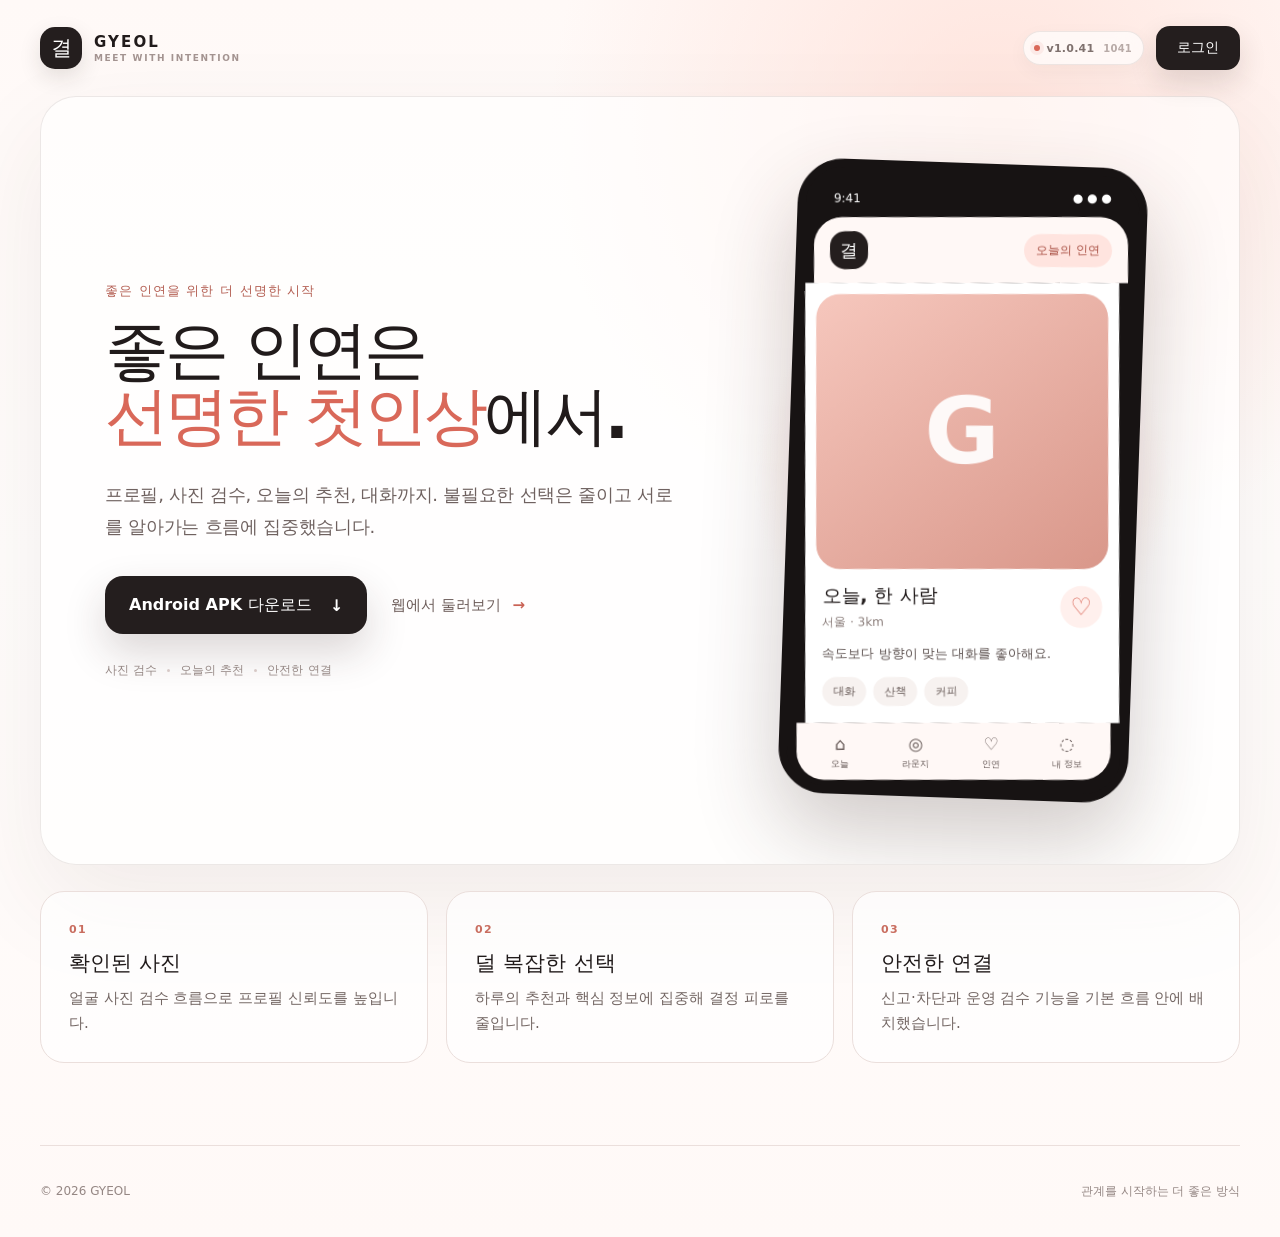
==== commit c2042f50: "Deploy GYEOL WEB 1.0.41" ====
--- a/index.html
+++ b/index.html
@@ -16,7 +16,7 @@
         <span class="brand-copy"><strong>GYEOL</strong><small>MEET WITH INTENTION</small></span>
       </a>
       <div class="topbar-actions">
-        <span class="version-chip" aria-label="앱 버전"><i></i><span>v1.0.0</span><em>1000</em></span>
+        <span class="version-chip" aria-label="빌드 버전"><i></i><span id="siteVersion">v--</span><em id="siteBuild">--</em></span>
         <button class="login-trigger" id="loginTrigger" type="button" aria-haspopup="dialog" aria-controls="loginDialog">로그인</button>
       </div>
     </nav>
@@ -71,19 +71,27 @@
         <div><p>GYEOL ACCOUNT</p><h2 id="loginDialogTitle">로그인</h2></div>
       </div>
 
-      <div class="role-tabs" role="tablist" aria-label="계정 유형">
-        <button class="role-tab active" type="button" data-role="USER" role="tab" aria-selected="true">일반 사용자</button>
-        <button class="role-tab" type="button" data-role="ADMIN" role="tab" aria-selected="false">관리자</button>
+      <div class="demo-account-box" id="demoAccountBox">
+        <div class="demo-account-head">
+          <label for="demoAccountSelect">시연 계정 선택</label>
+          <span class="account-info" aria-hidden="true">i</span>
+        </div>
+        <select id="demoAccountSelect" aria-label="시연 계정 선택">
+          <option value="">계정을 선택하세요</option>
+          <option value="USER">일반 사용자</option>
+          <option value="ADMIN">관리자</option>
+        </select>
+        <small>선택하면 실제 검수 계정이 로그인 입력란에 자동으로 채워집니다.</small>
       </div>
 
       <form class="auth-form" id="authForm" novalidate>
         <div class="auth-mode-row" id="authModeRow">
-          <strong id="authModeTitle">보유한 계정으로 로그인</strong>
+          <strong id="authModeTitle">로그인</strong>
           <button id="authModeToggle" type="button">회원가입</button>
         </div>
 
         <label class="field"><span>이메일</span><input id="authEmail" name="email" type="email" autocomplete="email" placeholder="name@example.com" required /></label>
-        <label class="field"><span>비밀번호</span><input id="authPassword" name="password" type="password" autocomplete="current-password" minlength="10" placeholder="10자 이상" required /></label>
+        <label class="field"><span>비밀번호</span><input id="authPassword" name="password" type="password" autocomplete="current-password" minlength="10" placeholder="비밀번호" required /></label>
         <label class="field signup-only" id="confirmField" hidden><span>비밀번호 확인</span><input id="authConfirmPassword" name="confirmPassword" type="password" autocomplete="new-password" minlength="10" /></label>
         <label class="agreement signup-only" id="agreementField" hidden><input id="authAgreement" type="checkbox" /><span>만 18세 이상이며 이용약관과 개인정보 처리방침에 동의합니다.</span></label>
 
@@ -91,17 +99,11 @@
         <button class="auth-submit" id="authSubmit" type="submit">로그인</button>
       </form>
 
-      <section class="review-account" aria-label="클라이언트 검수 계정">
-        <div class="review-account-head"><div><span class="review-dot"></span><strong>클라이언트 검수 계정</strong></div><small>실제 생성 계정</small></div>
-        <div class="review-credential"><span>이메일</span><code id="reviewEmail">client.user@gyeol.suaveforge.com</code></div>
-        <div class="review-credential"><span>비밀번호</span><code id="reviewPassword">GyeolClient!2026</code></div>
-        <button class="review-fill" id="reviewFill" type="button">테스트 계정 자동 입력</button>
-      </section>
-
-      <p class="dialog-footnote" id="dialogFootnote">일반 사용자는 로그인과 회원가입 모두 가능합니다. 검수 계정은 클라이언트 기능 확인용입니다.</p>
+      <p class="dialog-footnote" id="dialogFootnote">계정 권한에 따라 사용자 앱 또는 관리자 화면으로 자동 이동합니다.</p>
     </section>
   </div>
 
+  <script src="./version.js"></script>
   <script src="./app.js"></script>
 </body>
 </html>
--- a/styles.css
+++ b/styles.css
@@ -2,3 +2,6 @@
 @media(max-width:1040px){.site-shell{width:min(100% - 40px,960px)}.hero{grid-template-columns:1fr .7fr;gap:40px;padding:52px 42px}.hero h1{font-size:clamp(48px,6vw,66px)}.phone{width:min(100%,310px)}.portrait{height:235px}}
 @media(max-width:780px){.site-shell{width:min(100% - 28px,680px)}.topbar{height:78px}.brand-copy small{display:none}.version-chip{height:31px;padding:0 9px}.version-chip em{display:none}.login-trigger{height:40px;padding:0 16px}.hero{min-height:0;display:flex;flex-direction:column;align-items:stretch;gap:42px;padding:42px 24px 34px;border-radius:28px}.hero-copy{max-width:none}.hero h1{font-size:clamp(42px,12vw,58px)}.lead{font-size:16px;margin:22px 0 28px}.hero-actions{align-items:stretch;flex-direction:column}.download{width:100%}.text-action{width:100%}.hero-visual{padding:8px 0 12px}.phone{width:min(86vw,330px)}.principles{grid-template-columns:1fr;padding-bottom:54px}.principles article{padding:22px 24px}footer{min-height:78px}.dialog-heading{padding-right:38px}}
 @media(max-width:520px){.site-shell{width:100%;padding:0 14px}.topbar{height:72px}.brand-mark{width:38px;height:38px;border-radius:14px}.brand-copy strong{font-size:14px}.version-chip{font-size:10px}.hero{padding:36px 20px 28px;border-radius:24px}.hero h1{font-size:clamp(38px,12vw,52px)}.trust-row{flex-wrap:wrap}.phone{width:min(88vw,315px)}.login-dialog-backdrop{padding:10px;place-items:end center}.login-dialog{width:100%;max-height:92vh;padding:26px 20px 24px;border-radius:26px 26px 18px 18px}.dialog-close{top:14px;right:14px}.dialog-heading h2{font-size:24px}.principles{padding-top:18px}footer{padding:0 4px}}
+
+/* 1.0.40 - reference-aligned compact demo account login */
+.login-dialog{width:min(460px,100%);padding:32px}.demo-account-box{margin:0 0 20px;padding:14px;border:1px solid #eadfdb;border-radius:15px;background:#faf6f4}.demo-account-head{display:flex;align-items:center;justify-content:space-between;margin-bottom:8px}.demo-account-head label{font-size:12px;font-weight:850;color:#5e514e}.account-info{display:grid;place-items:center;width:22px;height:22px;border-radius:50%;background:#2a2322;color:#fff;font-size:10px;font-weight:900}.demo-account-box select{width:100%;height:46px;border:1px solid #e2d5d2;border-radius:12px;padding:0 12px;background:#fff;color:#2d2524;font:inherit;font-size:13px;font-weight:750;outline:none}.demo-account-box select:focus{border-color:#d88175;box-shadow:0 0 0 4px rgba(217,104,89,.10)}.demo-account-box small{display:block;margin-top:8px;color:#8d7d79;font-size:10px;line-height:1.5}.auth-mode-row{padding-top:1px}.dialog-footnote{margin-top:16px}
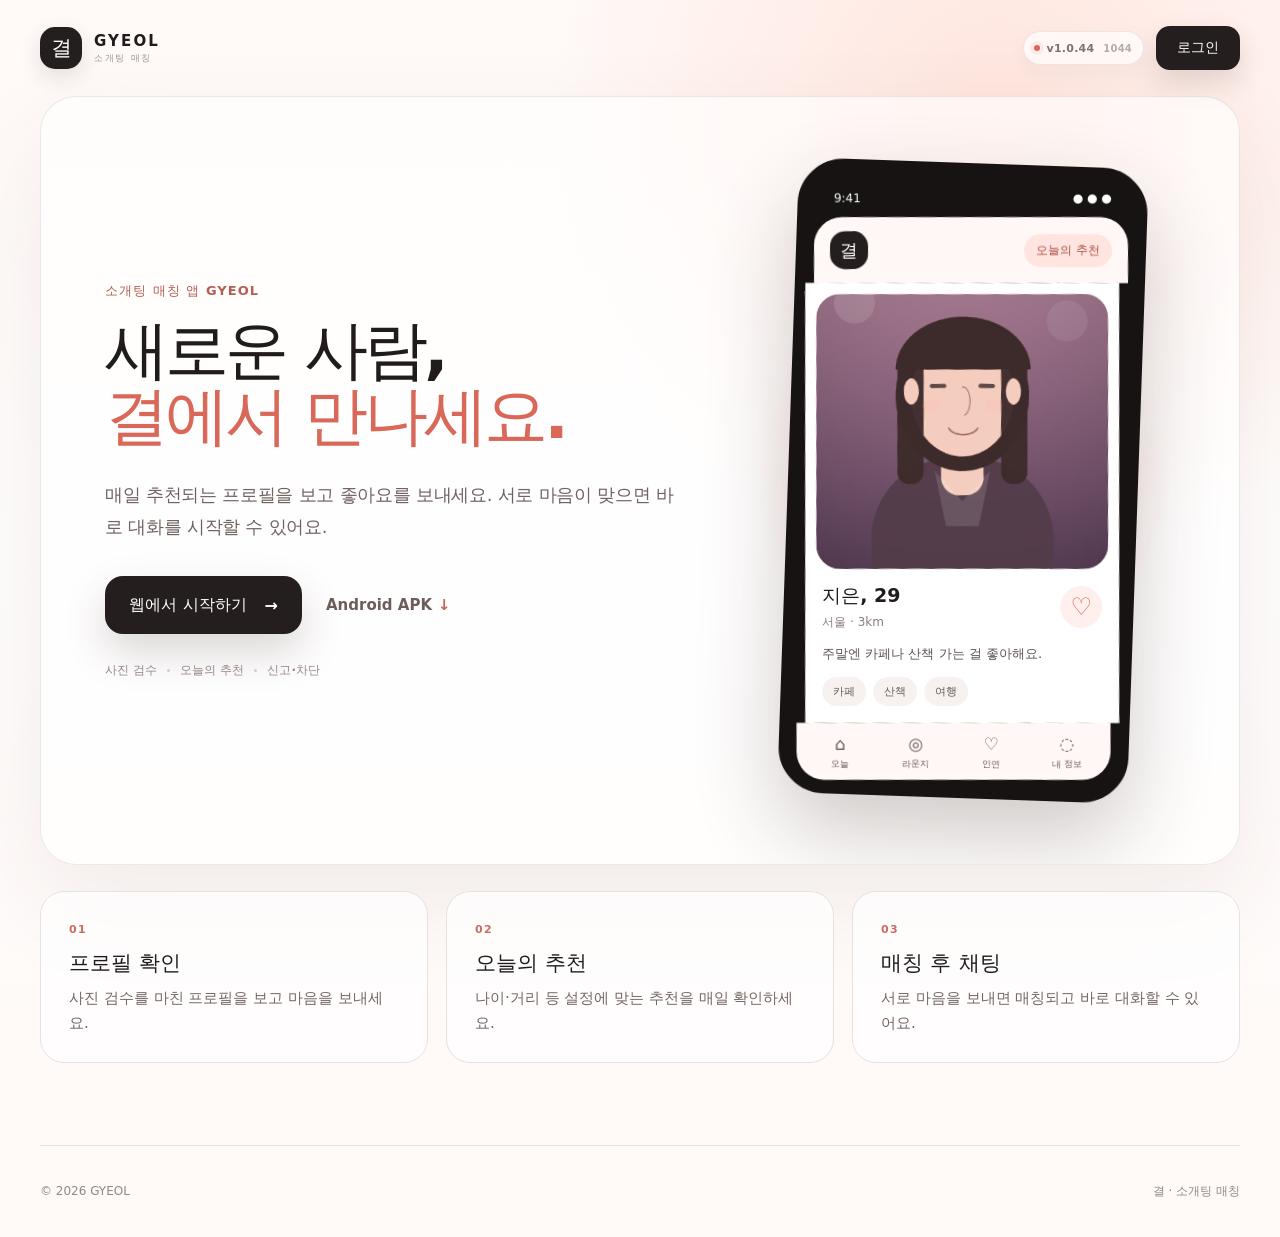
==== commit 299e4999: "Deploy GYEOL WEB 1.0.44" ====
--- a/index.html
+++ b/index.html
@@ -4,7 +4,7 @@
   <meta charset="utf-8" />
   <meta name="viewport" content="width=device-width, initial-scale=1" />
   <meta name="theme-color" content="#fff9f7" />
-  <meta name="description" content="결 — 관계의 시작을 가볍고 선명하게." />
+  <meta name="description" content="결(GYEOL) — 매일 새로운 프로필을 추천받고, 매칭되면 바로 대화하세요." />
   <title>결 · GYEOL</title>
   <link rel="stylesheet" href="./styles.css" />
 </head>
@@ -13,7 +13,7 @@
     <nav class="topbar" aria-label="주요 메뉴">
       <a class="brand" href="./" aria-label="결 홈">
         <span class="brand-mark">결</span>
-        <span class="brand-copy"><strong>GYEOL</strong><small>MEET WITH INTENTION</small></span>
+        <span class="brand-copy"><strong>GYEOL</strong><small>소개팅 매칭</small></span>
       </a>
       <div class="topbar-actions">
         <span class="version-chip" aria-label="빌드 버전"><i></i><span id="siteVersion">v--</span><em id="siteBuild">--</em></span>
@@ -23,15 +23,15 @@
 
     <section class="hero" aria-labelledby="heroTitle">
       <div class="hero-copy">
-        <p class="eyebrow">좋은 인연을 위한 더 선명한 시작</p>
-        <h1 id="heroTitle">좋은 인연은<br /><em>선명한 첫인상</em>에서.</h1>
-        <p class="lead">프로필, 사진 검수, 오늘의 추천, 대화까지. 불필요한 선택은 줄이고 서로를 알아가는 흐름에 집중했습니다.</p>
+        <p class="eyebrow">소개팅 매칭 앱 GYEOL</p>
+        <h1 id="heroTitle">새로운 사람,<br /><em>결에서 만나세요.</em></h1>
+        <p class="lead">매일 추천되는 프로필을 보고 좋아요를 보내세요. 서로 마음이 맞으면 바로 대화를 시작할 수 있어요.</p>
         <div class="hero-actions" id="download">
-          <a class="download" href="https://github.com/programmer119/gyeol-apk/releases/latest/download/GYEOL.apk">Android APK 다운로드 <span aria-hidden="true">↓</span></a>
-          <button class="text-action" id="heroLoginTrigger" type="button">웹에서 둘러보기 <span>→</span></button>
+          <button class="download" id="heroLoginTrigger" type="button">웹에서 시작하기 <span aria-hidden="true">→</span></button>
+          <a class="text-action" href="https://github.com/programmer119/gyeol-apk/releases/latest/download/GYEOL.apk">Android APK <span aria-hidden="true">↓</span></a>
         </div>
         <div class="trust-row" aria-label="서비스 핵심 기능">
-          <span>사진 검수</span><span>오늘의 추천</span><span>안전한 연결</span>
+          <span>사진 검수</span><span>오늘의 추천</span><span>신고·차단</span>
         </div>
       </div>
 
@@ -39,15 +39,15 @@
         <div class="visual-glow"></div>
         <div class="phone">
           <div class="phone-top"><span>9:41</span><span>● ● ●</span></div>
-          <div class="app-head"><span class="app-logo">결</span><span class="pill">오늘의 인연</span></div>
+          <div class="app-head"><span class="app-logo">결</span><span class="pill">오늘의 추천</span></div>
           <article class="profile-card">
-            <div class="portrait"><span>G</span></div>
+            <img class="portrait" src="./review-assets/review-user-b.png" alt="프로필 예시" />
             <div class="profile-meta">
-              <div><strong>오늘, 한 사람</strong><span>서울 · 3km</span></div>
+              <div><strong>지은, 29</strong><span>서울 · 3km</span></div>
               <button type="button" aria-label="좋아요">♡</button>
             </div>
-            <p>속도보다 방향이 맞는 대화를 좋아해요.</p>
-            <div class="tags"><span>대화</span><span>산책</span><span>커피</span></div>
+            <p>주말엔 카페나 산책 가는 걸 좋아해요.</p>
+            <div class="tags"><span>카페</span><span>산책</span><span>여행</span></div>
           </article>
           <div class="bottom-nav"><span>⌂<small>오늘</small></span><span>◎<small>라운지</small></span><span>♡<small>인연</small></span><span>◌<small>내 정보</small></span></div>
         </div>
@@ -55,12 +55,12 @@
     </section>
 
     <section class="principles" aria-label="결 서비스 원칙">
-      <article><span>01</span><h2>확인된 사진</h2><p>얼굴 사진 검수 흐름으로 프로필 신뢰도를 높입니다.</p></article>
-      <article><span>02</span><h2>덜 복잡한 선택</h2><p>하루의 추천과 핵심 정보에 집중해 결정 피로를 줄입니다.</p></article>
-      <article><span>03</span><h2>안전한 연결</h2><p>신고·차단과 운영 검수 기능을 기본 흐름 안에 배치했습니다.</p></article>
+      <article><span>01</span><h2>프로필 확인</h2><p>사진 검수를 마친 프로필을 보고 마음을 보내세요.</p></article>
+      <article><span>02</span><h2>오늘의 추천</h2><p>나이·거리 등 설정에 맞는 추천을 매일 확인하세요.</p></article>
+      <article><span>03</span><h2>매칭 후 채팅</h2><p>서로 마음을 보내면 매칭되고 바로 대화할 수 있어요.</p></article>
     </section>
 
-    <footer><span>© 2026 GYEOL</span><span>관계를 시작하는 더 좋은 방식</span></footer>
+    <footer><span>© 2026 GYEOL</span><span>결 · 소개팅 매칭</span></footer>
   </main>
 
   <div class="login-dialog-backdrop" id="loginDialog" hidden>
@@ -99,7 +99,7 @@
         <button class="auth-submit" id="authSubmit" type="submit">로그인</button>
       </form>
 
-      <p class="dialog-footnote" id="dialogFootnote">계정 권한에 따라 사용자 앱 또는 관리자 화면으로 자동 이동합니다.</p>
+      <p class="dialog-footnote" id="dialogFootnote">일반 회원은 앱 화면으로, 관리자는 관리자 화면으로 이동합니다.</p>
     </section>
   </div>
 
--- a/styles.css
+++ b/styles.css
@@ -1,4 +1,4 @@
-:root{font-family:Inter,Pretendard,"Noto Sans KR",system-ui,-apple-system,BlinkMacSystemFont,"Segoe UI",sans-serif;color:#211b1b;background:#fff9f7;font-synthesis:none;--ink:#211b1b;--muted:#756866;--line:#ebdfdc;--accent:#d96859;--accent-soft:#fff0ec;--panel:#fffdfc}*{box-sizing:border-box}html{scroll-behavior:smooth}body{margin:0;min-width:320px;background:radial-gradient(circle at 78% 10%,rgba(255,220,211,.74),transparent 30%),linear-gradient(180deg,#fff9f7 0%,#fffdfc 45%,#fff9f7 100%);color:var(--ink)}button,input{font:inherit}.site-shell{width:min(1440px,calc(100% - 80px));margin:0 auto}.topbar{height:96px;display:flex;align-items:center;justify-content:space-between;gap:32px}.brand{display:flex;align-items:center;gap:12px;color:inherit;text-decoration:none}.brand-mark,.app-logo,.dialog-brand{display:grid;place-items:center;background:#241e1e;color:#fff}.brand-mark{width:42px;height:42px;border-radius:15px;font-size:21px;font-weight:800;box-shadow:0 8px 22px rgba(42,30,28,.12)}.brand-copy{display:flex;flex-direction:column;gap:2px}.brand-copy strong{font-size:15px;letter-spacing:.14em}.brand-copy small{font-size:9px;letter-spacing:.18em;color:#a39390;font-weight:800}.topbar-actions{display:flex;align-items:center;gap:12px}.version-chip{height:34px;display:inline-flex;align-items:center;gap:7px;padding:0 11px 0 10px;border:1px solid rgba(77,57,54,.10);border-radius:999px;background:rgba(255,255,255,.68);box-shadow:0 6px 20px rgba(59,40,37,.04);color:#7f716e;font-size:11px;font-weight:700;letter-spacing:.02em;backdrop-filter:blur(12px)}.version-chip i{width:6px;height:6px;border-radius:50%;background:#d96859;box-shadow:0 0 0 4px rgba(217,104,89,.09)}.version-chip em{font-style:normal;color:#b8aaa7;font-size:10px;padding-left:2px}.login-trigger{height:44px;padding:0 21px;border:0;border-radius:14px;background:#241e1e;color:white;font-size:14px;font-weight:800;cursor:pointer;box-shadow:0 12px 28px rgba(48,32,30,.14);transition:transform .18s ease,box-shadow .18s ease}.login-trigger:hover{transform:translateY(-1px);box-shadow:0 15px 34px rgba(48,32,30,.18)}.hero{min-height:680px;display:grid;grid-template-columns:minmax(560px,1.15fr) minmax(420px,.85fr);align-items:center;gap:72px;padding:66px clamp(44px,5vw,84px);border:1px solid rgba(101,74,68,.12);border-radius:36px;background:rgba(255,255,255,.62);box-shadow:0 38px 100px rgba(82,50,44,.08);overflow:hidden}.hero-copy{max-width:720px;position:relative;z-index:2}.eyebrow{margin:0 0 18px;color:#b45f53;font-size:13px;font-weight:850;letter-spacing:.08em}.hero h1{margin:0;font-size:clamp(54px,5vw,78px);line-height:1.03;letter-spacing:-.06em}.hero h1 em{font-style:normal;color:var(--accent)}.lead{max-width:620px;margin:30px 0 34px;font-size:18px;line-height:1.75;color:#6f6260;letter-spacing:-.015em}.hero-actions{display:flex;align-items:center;gap:20px;flex-wrap:wrap}.download{min-height:58px;display:inline-flex;align-items:center;justify-content:center;gap:18px;padding:0 24px;border-radius:18px;background:#241e1e;color:#fff;text-decoration:none;font-size:16px;font-weight:850;box-shadow:0 18px 42px rgba(53,34,31,.18)}.text-action{min-height:48px;padding:0 4px;border:0;background:transparent;color:#6d5d5a;font-size:15px;font-weight:800;cursor:pointer}.text-action span{margin-left:6px;color:#c96355}.trust-row{display:flex;align-items:center;gap:10px;margin-top:28px;color:#958784;font-size:12px;font-weight:700}.trust-row span{display:inline-flex;align-items:center}.trust-row span+span:before{content:"";width:3px;height:3px;border-radius:50%;background:#d7c9c6;margin-right:10px}.hero-visual{position:relative;display:grid;place-items:center;min-width:0}.visual-glow{position:absolute;width:420px;height:420px;border-radius:50%;background:radial-gradient(circle,#ffd9d1 0%,rgba(255,225,218,.55) 38%,transparent 70%);filter:blur(2px)}.phone{position:relative;width:min(100%,350px);background:#171313;border:8px solid #171313;border-radius:46px;padding:10px;box-shadow:0 38px 84px rgba(64,41,36,.24);transform:rotate(2deg)}.phone>*{transform:rotate(-2deg)}.phone-top{display:flex;justify-content:space-between;color:#fff;padding:10px 18px 12px;font-size:12px}.app-head{height:66px;background:#fff8f6;border-radius:28px 28px 0 0;padding:14px 16px;display:flex;align-items:center;justify-content:space-between}.app-logo{width:38px;height:38px;border-radius:15px;font-size:18px}.pill{background:#ffe4df;color:#a84e42;padding:8px 12px;border-radius:999px;font-size:12px;font-weight:800}.profile-card{background:#fff;margin:0;padding:11px 11px 17px}.portrait{height:275px;border-radius:24px;background:linear-gradient(145deg,#f6c7bd,#d9978a);display:grid;place-items:center;color:rgba(255,255,255,.92);font-size:92px;font-weight:900}.profile-meta{display:flex;align-items:center;justify-content:space-between;padding:14px 6px 5px}.profile-meta strong{display:block;font-size:19px}.profile-meta span{display:block;color:#8b7e7b;font-size:12px;margin-top:5px}.profile-meta button{width:42px;height:42px;border:0;border-radius:50%;background:#fff0ed;color:#d96657;font-size:24px}.profile-card p{margin:8px 6px 13px;color:#5e5351;font-size:13px;line-height:1.55}.tags{display:flex;gap:7px;padding:0 6px}.tags span{background:#f7f2f0;border-radius:999px;padding:7px 11px;font-size:11px;color:#655855}.bottom-nav{display:grid;grid-template-columns:repeat(4,1fr);background:#fff8f6;border-radius:0 0 28px 28px;padding:11px 6px 9px;color:#645755}.bottom-nav span{text-align:center;font-size:17px}.bottom-nav small{display:block;font-size:9px;margin-top:4px}.principles{display:grid;grid-template-columns:repeat(3,1fr);gap:18px;padding:26px 0 82px}.principles article{padding:26px 28px;border:1px solid var(--line);border-radius:24px;background:rgba(255,255,255,.72)}.principles article>span{color:#c96d5f;font-size:11px;font-weight:900;letter-spacing:.12em}.principles h2{font-size:21px;margin:12px 0 9px}.principles p{margin:0;color:#746764;line-height:1.65;font-size:15px}footer{min-height:92px;border-top:1px solid var(--line);display:flex;align-items:center;justify-content:space-between;gap:20px;color:#958784;font-size:12px}.login-dialog-backdrop{position:fixed;inset:0;z-index:1000;display:grid;place-items:center;padding:28px;background:rgba(30,22,21,.50);backdrop-filter:blur(14px)}.login-dialog-backdrop[hidden]{display:none}.dialog-open{overflow:hidden}.login-dialog{position:relative;width:min(520px,100%);max-height:calc(100vh - 40px);overflow:auto;padding:34px;border:1px solid rgba(101,74,68,.12);border-radius:30px;background:rgba(255,253,252,.98);box-shadow:0 40px 100px rgba(40,26,24,.28)}.dialog-close{position:absolute;top:18px;right:18px;width:38px;height:38px;border:0;border-radius:50%;background:#f5efed;color:#7a6b68;font-size:24px;line-height:1;cursor:pointer}.dialog-heading{display:flex;align-items:center;gap:13px;margin-bottom:24px}.dialog-brand{width:48px;height:48px;border-radius:17px;font-size:22px;font-weight:850}.dialog-heading p{margin:0 0 3px;color:#b37970;font-size:10px;font-weight:900;letter-spacing:.15em}.dialog-heading h2{margin:0;font-size:27px;letter-spacing:-.035em}.role-tabs{display:grid;grid-template-columns:1fr 1fr;padding:4px;border-radius:15px;background:#f3ecea;margin-bottom:22px}.role-tab{height:42px;border:0;border-radius:11px;background:transparent;color:#8d7c79;font-size:14px;font-weight:800;cursor:pointer}.role-tab.active{background:#fff;box-shadow:0 4px 14px rgba(73,49,45,.09);color:#2a2221}.auth-form{display:grid;gap:14px}.auth-mode-row{display:flex;align-items:center;justify-content:space-between;gap:16px}.auth-mode-row strong{font-size:15px}.auth-mode-row button{border:0;background:transparent;color:#c45f51;font-size:13px;font-weight:800;cursor:pointer}.field{display:grid;gap:7px}.field>span{font-size:12px;font-weight:800;color:#6e605d}.field input{width:100%;height:50px;padding:0 15px;border:1px solid #e7d9d6;border-radius:14px;outline:none;background:#fff;color:#211b1b;font-size:15px;transition:border-color .16s ease,box-shadow .16s ease}.field input:focus{border-color:#d88175;box-shadow:0 0 0 4px rgba(217,104,89,.10)}.agreement{display:flex;align-items:flex-start;gap:9px;padding:2px 1px;color:#786a67;font-size:12px;line-height:1.5}.agreement input{margin-top:2px;accent-color:#d96859}.auth-error{padding:11px 13px;border-radius:12px;background:#fff0ed;color:#a54438;font-size:12px;font-weight:750;line-height:1.45}.auth-submit{height:52px;border:0;border-radius:15px;background:#241e1e;color:#fff;font-size:15px;font-weight:850;cursor:pointer;box-shadow:0 14px 30px rgba(48,32,30,.15)}.auth-submit:disabled{opacity:.58;cursor:wait}.review-account{margin-top:20px;padding:16px;border:1px solid #eadcd8;border-radius:17px;background:linear-gradient(135deg,#fff8f5,#fffdfc)}.review-account-head{display:flex;align-items:center;justify-content:space-between;margin-bottom:12px}.review-account-head>div{display:flex;align-items:center;gap:8px}.review-dot{width:7px;height:7px;border-radius:50%;background:#d96859;box-shadow:0 0 0 4px rgba(217,104,89,.09)}.review-account-head strong{font-size:13px}.review-account-head small{font-size:10px;color:#aa9995;font-weight:700}.review-credential{display:grid;grid-template-columns:65px 1fr;align-items:center;gap:8px;min-height:29px}.review-credential span{font-size:11px;color:#9b8b87}.review-credential code{font-family:ui-monospace,SFMono-Regular,Menlo,Consolas,monospace;font-size:11px;color:#5d504e;overflow-wrap:anywhere}.review-fill{width:100%;height:40px;margin-top:11px;border:1px solid #e0d0cc;border-radius:12px;background:#fff;color:#5c4e4b;font-size:12px;font-weight:850;cursor:pointer}.dialog-footnote{margin:14px 4px 0;color:#9b8b87;font-size:11px;line-height:1.55;text-align:center}
+:root{font-family:Inter,Pretendard,"Noto Sans KR",system-ui,-apple-system,BlinkMacSystemFont,"Segoe UI",sans-serif;color:#211b1b;background:#fff9f7;font-synthesis:none;--ink:#211b1b;--muted:#756866;--line:#ebdfdc;--accent:#d96859;--accent-soft:#fff0ec;--panel:#fffdfc}*{box-sizing:border-box}*[hidden]{display:none!important}html{scroll-behavior:smooth}body{margin:0;min-width:320px;background:radial-gradient(circle at 78% 10%,rgba(255,220,211,.74),transparent 30%),linear-gradient(180deg,#fff9f7 0%,#fffdfc 45%,#fff9f7 100%);color:var(--ink)}button,input{font:inherit}.site-shell{width:min(1440px,calc(100% - 80px));margin:0 auto}.topbar{height:96px;display:flex;align-items:center;justify-content:space-between;gap:32px}.brand{display:flex;align-items:center;gap:12px;color:inherit;text-decoration:none}.brand-mark,.app-logo,.dialog-brand{display:grid;place-items:center;background:#241e1e;color:#fff}.brand-mark{width:42px;height:42px;border-radius:15px;font-size:21px;font-weight:800;box-shadow:0 8px 22px rgba(42,30,28,.12)}.brand-copy{display:flex;flex-direction:column;gap:2px}.brand-copy strong{font-size:15px;letter-spacing:.14em}.brand-copy small{font-size:9px;letter-spacing:.18em;color:#a39390;font-weight:800}.topbar-actions{display:flex;align-items:center;gap:12px}.version-chip{height:34px;display:inline-flex;align-items:center;gap:7px;padding:0 11px 0 10px;border:1px solid rgba(77,57,54,.10);border-radius:999px;background:rgba(255,255,255,.68);box-shadow:0 6px 20px rgba(59,40,37,.04);color:#7f716e;font-size:11px;font-weight:700;letter-spacing:.02em;backdrop-filter:blur(12px)}.version-chip i{width:6px;height:6px;border-radius:50%;background:#d96859;box-shadow:0 0 0 4px rgba(217,104,89,.09)}.version-chip em{font-style:normal;color:#b8aaa7;font-size:10px;padding-left:2px}.login-trigger{height:44px;padding:0 21px;border:0;border-radius:14px;background:#241e1e;color:white;font-size:14px;font-weight:800;cursor:pointer;box-shadow:0 12px 28px rgba(48,32,30,.14);transition:transform .18s ease,box-shadow .18s ease}.login-trigger:hover{transform:translateY(-1px);box-shadow:0 15px 34px rgba(48,32,30,.18)}.hero{min-height:680px;display:grid;grid-template-columns:minmax(560px,1.15fr) minmax(420px,.85fr);align-items:center;gap:72px;padding:66px clamp(44px,5vw,84px);border:1px solid rgba(101,74,68,.12);border-radius:36px;background:rgba(255,255,255,.62);box-shadow:0 38px 100px rgba(82,50,44,.08);overflow:hidden}.hero-copy{max-width:720px;position:relative;z-index:2}.eyebrow{margin:0 0 18px;color:#b45f53;font-size:13px;font-weight:850;letter-spacing:.08em}.hero h1{margin:0;font-size:clamp(54px,5vw,78px);line-height:1.03;letter-spacing:-.06em}.hero h1 em{font-style:normal;color:var(--accent)}.lead{max-width:620px;margin:30px 0 34px;font-size:18px;line-height:1.75;color:#6f6260;letter-spacing:-.015em}.hero-actions{display:flex;align-items:center;gap:20px;flex-wrap:wrap}.download{min-height:58px;display:inline-flex;align-items:center;justify-content:center;gap:18px;padding:0 24px;border:0;border-radius:18px;background:#241e1e;color:#fff;text-decoration:none;font-size:16px;font-weight:850;box-shadow:0 18px 42px rgba(53,34,31,.18);cursor:pointer}.text-action{min-height:48px;display:inline-flex;align-items:center;padding:0 4px;border:0;background:transparent;color:#6d5d5a;text-decoration:none;font-size:15px;font-weight:800;cursor:pointer}.text-action span{margin-left:6px;color:#c96355}.trust-row{display:flex;align-items:center;gap:10px;margin-top:28px;color:#958784;font-size:12px;font-weight:700}.trust-row span{display:inline-flex;align-items:center}.trust-row span+span:before{content:"";width:3px;height:3px;border-radius:50%;background:#d7c9c6;margin-right:10px}.hero-visual{position:relative;display:grid;place-items:center;min-width:0}.visual-glow{position:absolute;width:420px;height:420px;border-radius:50%;background:radial-gradient(circle,#ffd9d1 0%,rgba(255,225,218,.55) 38%,transparent 70%);filter:blur(2px)}.phone{position:relative;width:min(100%,350px);background:#171313;border:8px solid #171313;border-radius:46px;padding:10px;box-shadow:0 38px 84px rgba(64,41,36,.24);transform:rotate(2deg)}.phone>*{transform:rotate(-2deg)}.phone-top{display:flex;justify-content:space-between;color:#fff;padding:10px 18px 12px;font-size:12px}.app-head{height:66px;background:#fff8f6;border-radius:28px 28px 0 0;padding:14px 16px;display:flex;align-items:center;justify-content:space-between}.app-logo{width:38px;height:38px;border-radius:15px;font-size:18px}.pill{background:#ffe4df;color:#a84e42;padding:8px 12px;border-radius:999px;font-size:12px;font-weight:800}.profile-card{background:#fff;margin:0;padding:11px 11px 17px}.portrait{width:100%;height:275px;border-radius:24px;display:block;object-fit:cover;object-position:center 30%;background:#eadad6}.profile-meta{display:flex;align-items:center;justify-content:space-between;padding:14px 6px 5px}.profile-meta strong{display:block;font-size:19px}.profile-meta span{display:block;color:#8b7e7b;font-size:12px;margin-top:5px}.profile-meta button{width:42px;height:42px;border:0;border-radius:50%;background:#fff0ed;color:#d96657;font-size:24px}.profile-card p{margin:8px 6px 13px;color:#5e5351;font-size:13px;line-height:1.55}.tags{display:flex;gap:7px;padding:0 6px}.tags span{background:#f7f2f0;border-radius:999px;padding:7px 11px;font-size:11px;color:#655855}.bottom-nav{display:grid;grid-template-columns:repeat(4,1fr);background:#fff8f6;border-radius:0 0 28px 28px;padding:11px 6px 9px;color:#645755}.bottom-nav span{text-align:center;font-size:17px}.bottom-nav small{display:block;font-size:9px;margin-top:4px}.principles{display:grid;grid-template-columns:repeat(3,1fr);gap:18px;padding:26px 0 82px}.principles article{padding:26px 28px;border:1px solid var(--line);border-radius:24px;background:rgba(255,255,255,.72)}.principles article>span{color:#c96d5f;font-size:11px;font-weight:900;letter-spacing:.12em}.principles h2{font-size:21px;margin:12px 0 9px}.principles p{margin:0;color:#746764;line-height:1.65;font-size:15px}footer{min-height:92px;border-top:1px solid var(--line);display:flex;align-items:center;justify-content:space-between;gap:20px;color:#958784;font-size:12px}.login-dialog-backdrop{position:fixed;inset:0;z-index:1000;display:grid;place-items:center;padding:28px;background:rgba(30,22,21,.50);backdrop-filter:blur(14px)}.login-dialog-backdrop[hidden]{display:none}.dialog-open{overflow:hidden}.login-dialog{position:relative;width:min(520px,100%);max-height:calc(100vh - 40px);overflow:auto;padding:34px;border:1px solid rgba(101,74,68,.12);border-radius:30px;background:rgba(255,253,252,.98);box-shadow:0 40px 100px rgba(40,26,24,.28)}.dialog-close{position:absolute;top:18px;right:18px;width:38px;height:38px;border:0;border-radius:50%;background:#f5efed;color:#7a6b68;font-size:24px;line-height:1;cursor:pointer}.dialog-heading{display:flex;align-items:center;gap:13px;margin-bottom:24px}.dialog-brand{width:48px;height:48px;border-radius:17px;font-size:22px;font-weight:850}.dialog-heading p{margin:0 0 3px;color:#b37970;font-size:10px;font-weight:900;letter-spacing:.15em}.dialog-heading h2{margin:0;font-size:27px;letter-spacing:-.035em}.role-tabs{display:grid;grid-template-columns:1fr 1fr;padding:4px;border-radius:15px;background:#f3ecea;margin-bottom:22px}.role-tab{height:42px;border:0;border-radius:11px;background:transparent;color:#8d7c79;font-size:14px;font-weight:800;cursor:pointer}.role-tab.active{background:#fff;box-shadow:0 4px 14px rgba(73,49,45,.09);color:#2a2221}.auth-form{display:grid;gap:14px}.auth-mode-row{display:flex;align-items:center;justify-content:space-between;gap:16px}.auth-mode-row strong{font-size:15px}.auth-mode-row button{border:0;background:transparent;color:#c45f51;font-size:13px;font-weight:800;cursor:pointer}.field{display:grid;gap:7px}.field>span{font-size:12px;font-weight:800;color:#6e605d}.field input{width:100%;height:50px;padding:0 15px;border:1px solid #e7d9d6;border-radius:14px;outline:none;background:#fff;color:#211b1b;font-size:15px;transition:border-color .16s ease,box-shadow .16s ease}.field input:focus{border-color:#d88175;box-shadow:0 0 0 4px rgba(217,104,89,.10)}.agreement{display:flex;align-items:flex-start;gap:9px;padding:2px 1px;color:#786a67;font-size:12px;line-height:1.5}.agreement input{margin-top:2px;accent-color:#d96859}.auth-error{padding:11px 13px;border-radius:12px;background:#fff0ed;color:#a54438;font-size:12px;font-weight:750;line-height:1.45}.auth-submit{height:52px;border:0;border-radius:15px;background:#241e1e;color:#fff;font-size:15px;font-weight:850;cursor:pointer;box-shadow:0 14px 30px rgba(48,32,30,.15)}.auth-submit:disabled{opacity:.58;cursor:wait}.review-account{margin-top:20px;padding:16px;border:1px solid #eadcd8;border-radius:17px;background:linear-gradient(135deg,#fff8f5,#fffdfc)}.review-account-head{display:flex;align-items:center;justify-content:space-between;margin-bottom:12px}.review-account-head>div{display:flex;align-items:center;gap:8px}.review-dot{width:7px;height:7px;border-radius:50%;background:#d96859;box-shadow:0 0 0 4px rgba(217,104,89,.09)}.review-account-head strong{font-size:13px}.review-account-head small{font-size:10px;color:#aa9995;font-weight:700}.review-credential{display:grid;grid-template-columns:65px 1fr;align-items:center;gap:8px;min-height:29px}.review-credential span{font-size:11px;color:#9b8b87}.review-credential code{font-family:ui-monospace,SFMono-Regular,Menlo,Consolas,monospace;font-size:11px;color:#5d504e;overflow-wrap:anywhere}.review-fill{width:100%;height:40px;margin-top:11px;border:1px solid #e0d0cc;border-radius:12px;background:#fff;color:#5c4e4b;font-size:12px;font-weight:850;cursor:pointer}.dialog-footnote{margin:14px 4px 0;color:#9b8b87;font-size:11px;line-height:1.55;text-align:center}
 @media(max-width:1040px){.site-shell{width:min(100% - 40px,960px)}.hero{grid-template-columns:1fr .7fr;gap:40px;padding:52px 42px}.hero h1{font-size:clamp(48px,6vw,66px)}.phone{width:min(100%,310px)}.portrait{height:235px}}
 @media(max-width:780px){.site-shell{width:min(100% - 28px,680px)}.topbar{height:78px}.brand-copy small{display:none}.version-chip{height:31px;padding:0 9px}.version-chip em{display:none}.login-trigger{height:40px;padding:0 16px}.hero{min-height:0;display:flex;flex-direction:column;align-items:stretch;gap:42px;padding:42px 24px 34px;border-radius:28px}.hero-copy{max-width:none}.hero h1{font-size:clamp(42px,12vw,58px)}.lead{font-size:16px;margin:22px 0 28px}.hero-actions{align-items:stretch;flex-direction:column}.download{width:100%}.text-action{width:100%}.hero-visual{padding:8px 0 12px}.phone{width:min(86vw,330px)}.principles{grid-template-columns:1fr;padding-bottom:54px}.principles article{padding:22px 24px}footer{min-height:78px}.dialog-heading{padding-right:38px}}
 @media(max-width:520px){.site-shell{width:100%;padding:0 14px}.topbar{height:72px}.brand-mark{width:38px;height:38px;border-radius:14px}.brand-copy strong{font-size:14px}.version-chip{font-size:10px}.hero{padding:36px 20px 28px;border-radius:24px}.hero h1{font-size:clamp(38px,12vw,52px)}.trust-row{flex-wrap:wrap}.phone{width:min(88vw,315px)}.login-dialog-backdrop{padding:10px;place-items:end center}.login-dialog{width:100%;max-height:92vh;padding:26px 20px 24px;border-radius:26px 26px 18px 18px}.dialog-close{top:14px;right:14px}.dialog-heading h2{font-size:24px}.principles{padding-top:18px}footer{padding:0 4px}}
